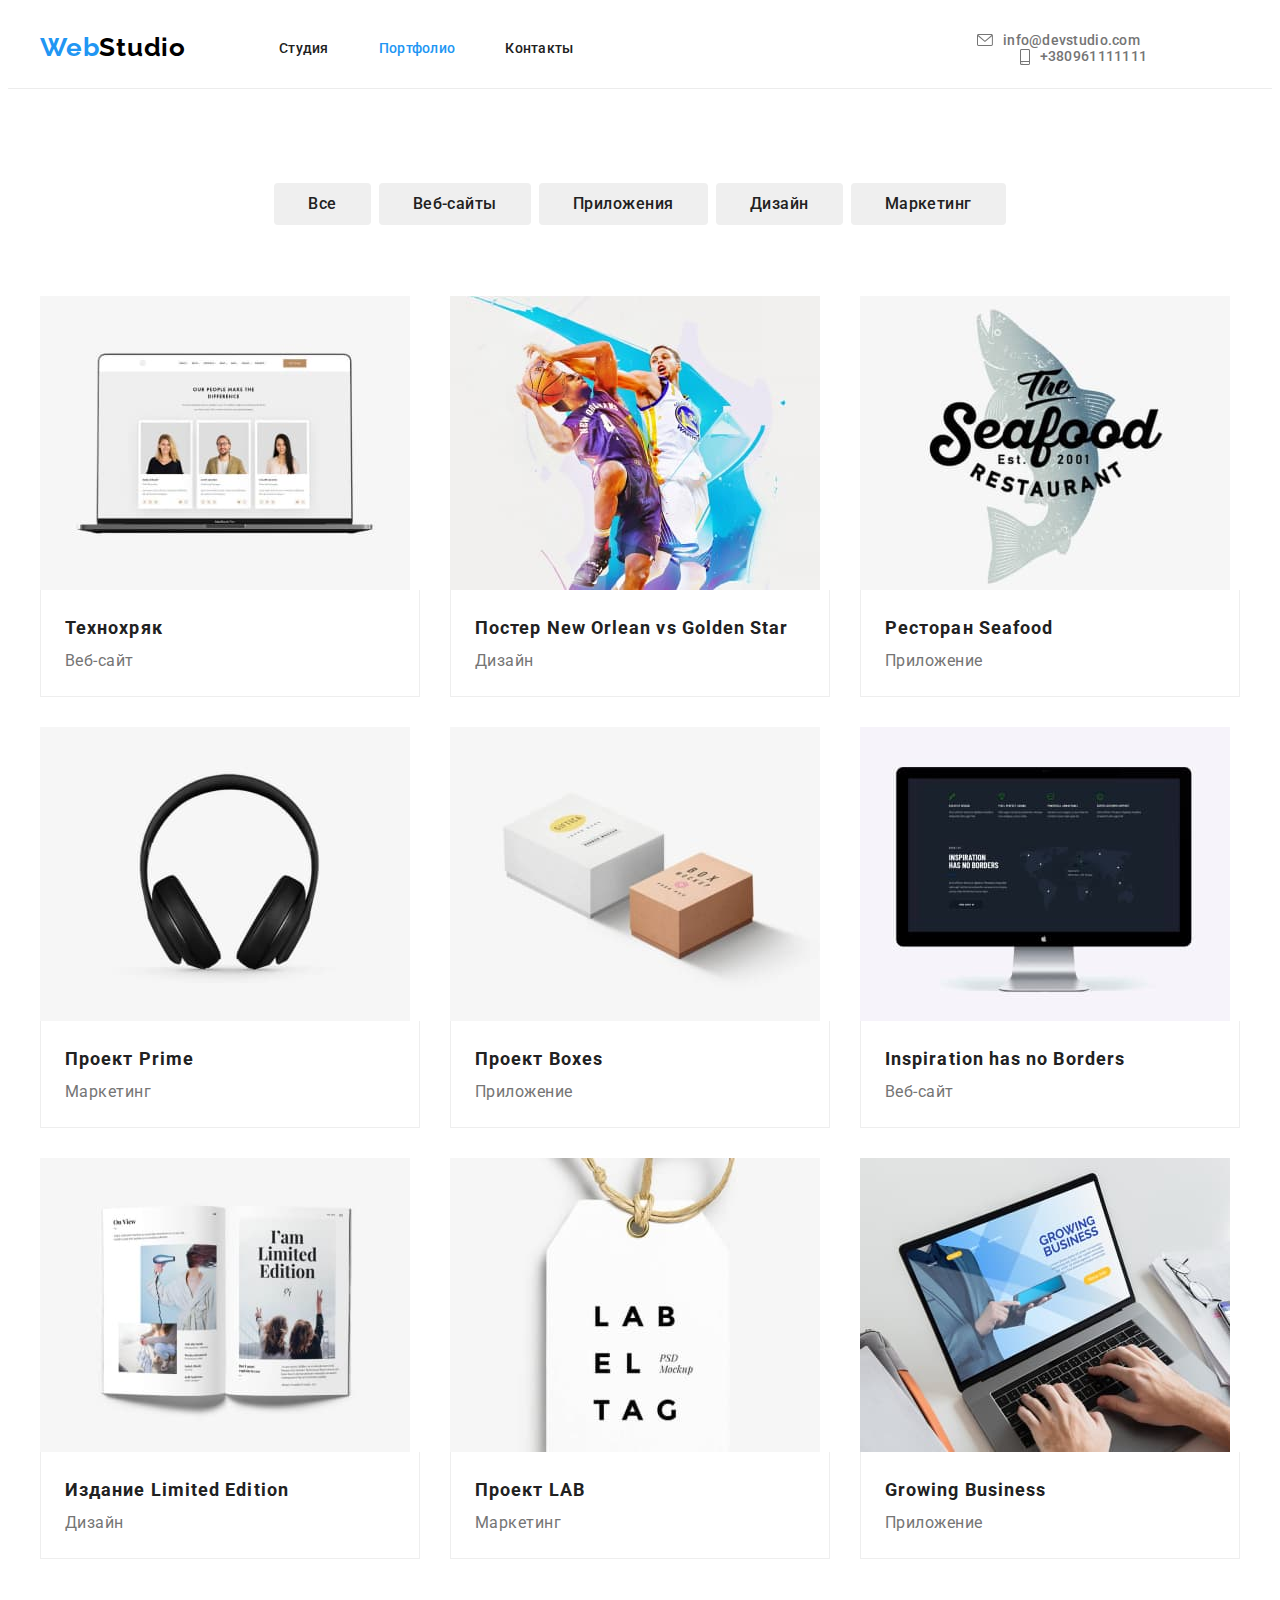
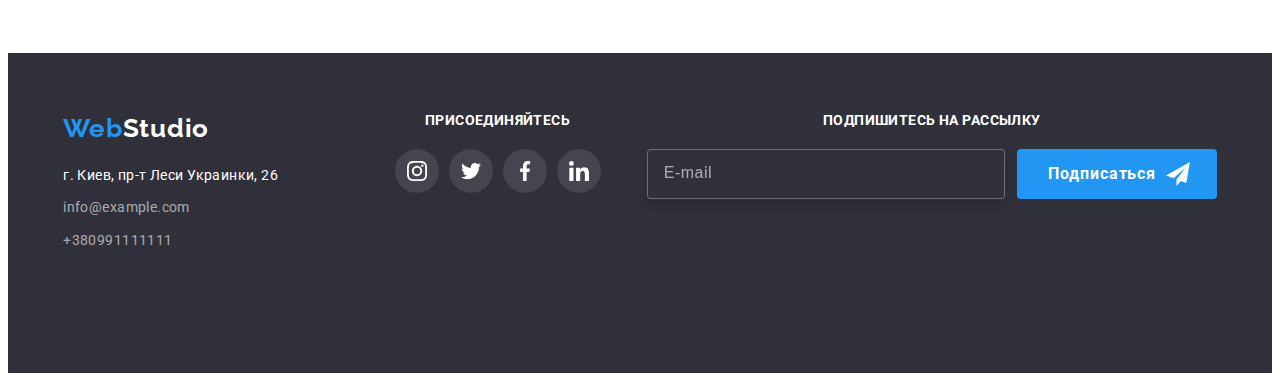
==== portfolio.html @ e8d67838 "Оформлення 8 ДЗ" ====
<!DOCTYPE html>
<html lang="ru">
  <head>
    <meta charset="UTF-8" />
    <meta name="viewport" content="width=device-width, initial-scale=1.0" />
    <meta http-equiv="X-UA-Compatible" content="IE=edge" />
    <meta name="viewport" content="width=device-width, initial-scale=1.0" />
    <title>Document</title>
    <link rel="preconnect" href="https://fonts.googleapis.com" />
    <link rel="preconnect" href="https://fonts.gstatic.com" crossorigin />
    <link
      href="https://fonts.googleapis.com/css2?family=Raleway:wght@700&family=Roboto:wght@400;500;700;900&display=swap"
      rel="stylesheet"
    />
    <link
      rel="stylesheet"
      href="https://cdnjs.cloudflare.com/ajax/libs/modern-normalize/1.1.0/modern-normalize.min.css"
      integrity="sha512-wpPYUAdjBVSE4KJnH1VR1HeZfpl1ub8YT/NKx4PuQ5NmX2tKuGu6U/JRp5y+Y8XG2tV+wKQpNHVUX03MfMFn9Q=="
      crossorigin="anonymous"
      referrerpolicy="no-referrer"
    />
    <link rel="stylesheet" href="./css/main.min.css" />
  </head>
  <body>
    <!-------------------Основная навигация---------------->
    <header class="header">
      <div class="container header__container">
        <nav class="header-navigation">
          <a href="/" class="header-logo"
            >Web<span class="studio-nav">Studio</span></a
          >
          <ul class="list header-list">
            <li class="header-list__item">
              <a class="link header-list__link" href="./index.html">Студия</a>
            </li>
            <li class="header-list__item">
              <a class="link header-list__link current" href="./portfolio.html"
                >Портфолио</a
              >
            </li>
            <li class="header-list__item">
              <a class="link header-list__link" href="">Контакты</a>
            </li>
          </ul>
        </nav>
        <ul class="list nav-list">
          <li class="nav-list__item">
            <a class="link nav-list__mail" href="tel:info@devstudio.com">
              <svg class="nav-list__icon" width="16" height="12">
                <use href="./images/icons.svg#icon-envelope"></use>
              </svg>
              info@devstudio.com
            </a>
          </li>
          <li class="nav-list__item">
            <a class="link nav-list__tel" href="mailto:+380961111111">
              <svg class="nav-list__icon" width="10" height="16">
                <use href="./images/icons.svg#icon-smartphone"></use>
              </svg>
              +380961111111</a
            >
          </li>
        </ul>
        <button type="button" class="menu-open__button">
          <svg class="menu__icon" width="40" height="40">
            <use href="./images/icons.svg#icon-menu"></use>
          </svg>
        </button>
      </div>
      <div class="mob-menu is-hidden">
        <div class="container">
          <div class="mob-menu-top">
            <button type="button" class="menu-close__button">
              <svg class="menu-close__icon" width="40" height="40">
                <use href="./images/icons.svg#icon-close"></use>
              </svg>
            </button>
            <ul class="list mob-menu-list">
              <li class="mob-menu__item">
                <a class="link mob-menu__link" href="./index.html">Студия</a>
              </li>
              <li class="mob-menu__item">
                <a class="link mob-menu__link" href="./portfolio.html"
                  >Портфолио</a
                >
              </li>
              <li class="mob-menu__item">
                <a class="link mob-menu__link" href="">Контакты</a>
              </li>
            </ul>
          </div>
          <div class="mob-menu-bottom">
            <ul class="list mob-menu-nav-list">
              <li class="mob-menu-nav__item">
                <a class="link mob-menu-nav__tel" href="mailto:+380961111111">
                  +380961111111</a
                >
              </li>
              <li class="mob-menu-nav__item">
                <a
                  class="link mob-menu-nav__mail"
                  href="tel:info@devstudio.com"
                >
                  info@devstudio.com
                </a>
              </li>
            </ul>
            <ul class="list mob-menu-social-list">
              <li class="mob-menu-social__item">
                <a href="" class="link mob-menu-social__link">Instagram</a>
              </li>
              <li class="mob-menu-social__item">
                <a href="" class="link mob-menu-social__link">Twitter</a>
              </li>
              <li class="mob-menu-social__item">
                <a href="" class="link mob-menu-social__link">Facebook</a>
              </li>
              <li class="mob-menu-social__item">
                <a href="" class="link mob-menu-social__link">LinkedIn</a>
              </li>
            </ul>
          </div>
        </div>
      </div>
    </header>
    <main>
      <!------------------------Портфолио---------------------->
      <section class="portfolio__filter">
        <div class="container portfolio__container">
          <h1 class="visually-hidden">Навигация по портфолио</h1>
          <ul class="filter__list list">
            <li class="filter__item">
              <button class="filter__btn button">Все</button>
            </li>
            <li class="filter__item">
              <button class="filter__btn button">Веб-сайты</button>
            </li>
            <li class="filter__item">
              <button class="filter__btn button">Приложения</button>
            </li>
            <li class="filter__item">
              <button class="filter__btn button">Дизайн</button>
            </li>
            <li class="filter__item">
              <button class="filter__btn button">Маркетинг</button>
            </li>
          </ul>

          <ul class="portfolio-list list">
            <li class="portfolio-list__item">
              <a class="portfolio-list__link">
                <div class="portfolio-list__wrap">
                  <picture>
                    <source
                      srcset="
                        ./images/img21.jpg              1x,
                        ./images/portfolio/img21_2x.jpg 2x
                      "
                      media="(min-width: 1200px)"
                    />
                    <source
                      srcset="
                        ./images/portfolio/img21_tab.jpg    1x,
                        ./images/portfolio/img21_tab_2x.jpg 2x
                      "
                      media="(min-width: 768px)"
                    />
                    <source
                      srcset="
                        ./images/portfolio/img21_mob.jpg    1x,
                        ./images/portfolio/img21_mob_2x.jpg 2x
                      "
                      media="(min-width: 320px)"
                    />
                    <img src="./images/img21.jpg" alt="екран ноутбука" />
                  </picture>
                  <p class="portfolio-list__top-text">
                    Технокряк это современная площадка распространения
                    коронавируса. Компании используют эту платформу для
                    цифрового шпионажа и атак на защищённые сервера конкурентов.
                  </p>
                </div>
                <div class="portfolio-list__description">
                  <h3 class="portfolio-list__text">Технохряк</h3>
                  <p class="portfolio-list__after-text">Веб-сайт</p>
                </div>
              </a>
            </li>
            <li class="portfolio-list__item">
              <a class="portfolio-list__link">
                <div class="portfolio-list__wrap">
                  <picture>
                    <source
                      srcset="
                        ./images/img22.jpg              1x,
                        ./images/portfolio/img22_2x.jpg 2x
                      "
                      media="(min-width: 1200px)"
                    />
                    <source
                      srcset="
                        ./images/portfolio/img22_tab.jpg    1x,
                        ./images/portfolio/img22_tab_2x.jpg 2x
                      "
                      media="(min-width: 768px)"
                    />
                    <source
                      srcset="
                        ./images/portfolio/img22_mob.jpg    1x,
                        ./images/portfolio/img22_mob_2x.jpg 2x
                      "
                      media="(min-width: 320px)"
                    />
                    <img
                      src="./images/img22.jpg"
                      alt="два парня играют в баскетбол"
                    />
                  </picture>
                  <p class="portfolio-list__top-text">
                    Технокряк это современная площадка распространения
                    коронавируса. Компании используют эту платформу для
                    цифрового шпионажа и атак на защищённые сервера конкурентов.
                  </p>
                </div>
                <div class="portfolio-list__description">
                  <h3 class="portfolio-list__text">
                    Постер New Orlean vs Golden Star
                  </h3>
                  <p class="portfolio-list__after-text">Дизайн</p>
                </div>
              </a>
            </li>
            <li class="portfolio-list__item">
              <a class="portfolio-list__link">
                <div class="portfolio-list__wrap">
                  <picture>
                    <source
                      srcset="
                        ./images/img23.jpg              1x,
                        ./images/portfolio/img23_2x.jpg 2x
                      "
                      media="(min-width: 1200px)"
                    />
                    <source
                      srcset="
                        ./images/portfolio/img23_tab.jpg    1x,
                        ./images/portfolio/img23_tab_2x.jpg 2x
                      "
                      media="(min-width: 768px)"
                    />
                    <source
                      srcset="
                        ./images/portfolio/img23_mob.jpg    1x,
                        ./images/portfolio/img23_mob_2x.jpg 2x
                      "
                      media="(min-width: 320px)"
                    />
                    <img
                      src="./images/img23.jpg"
                      alt="постер ресторана с рыбой"
                      width="370"
                    />
                  </picture>
                  <p class="portfolio-list__top-text">
                    Технокряк это современная площадка распространения
                    коронавируса. Компании используют эту платформу для
                    цифрового шпионажа и атак на защищённые сервера конкурентов.
                  </p>
                </div>
                <div class="portfolio-list__description">
                  <h3 class="portfolio-list__text">Ресторан Seafood</h3>
                  <p class="portfolio-list__after-text">Приложение</p>
                </div>
              </a>
            </li>
            <li class="portfolio-list__item">
              <a class="portfolio-list__link">
                <div class="portfolio-list__wrap">
                  <picture>
                    <source
                      srcset="
                        ./images/img24.jpg              1x,
                        ./images/portfolio/img24_2x.jpg 2x
                      "
                      media="(min-width: 1200px)"
                    />
                    <source
                      srcset="
                        ./images/portfolio/img24_tab.jpg    1x,
                        ./images/portfolio/img24_tab_2x.jpg 2x
                      "
                      media="(min-width: 768px)"
                    />
                    <source
                      srcset="
                        ./images/portfolio/img24_mob.jpg    1x,
                        ./images/portfolio/img24_mob_2x.jpg 2x
                      "
                      media="(min-width: 320px)"
                    />
                    <img src="./images/img24.jpg" alt="наушники" />
                  </picture>
                  <p class="portfolio-list__top-text">
                    Технокряк это современная площадка распространения
                    коронавируса. Компании используют эту платформу для
                    цифрового шпионажа и атак на защищённые сервера конкурентов.
                  </p>
                </div>
                <div class="portfolio-list__description">
                  <h3 class="portfolio-list__text">Проект Prime</h3>
                  <p class="portfolio-list__after-text">Маркетинг</p>
                </div>
              </a>
            </li>
            <li class="portfolio-list__item">
              <a class="portfolio-list__link">
                <div class="portfolio-list__wrap">
                  <picture>
                    <source
                      srcset="
                        ./images/img25.jpg              1x,
                        ./images/portfolio/img25_2x.jpg 2x
                      "
                      media="(min-width: 1200px)"
                    />
                    <source
                      srcset="
                        ./images/portfolio/img25_tab.jpg    1x,
                        ./images/portfolio/img25_tab_2x.jpg 2x
                      "
                      media="(min-width: 768px)"
                    />
                    <source
                      srcset="
                        ./images/portfolio/img25_mob.jpg    1x,
                        ./images/portfolio/img25_mob_2x.jpg 2x
                      "
                      media="(min-width: 320px)"
                    />
                    <img src="./images/img25.jpg" alt="две коробки" />
                  </picture>
                  <p class="portfolio-list__top-text">
                    Технокряк это современная площадка распространения
                    коронавируса. Компании используют эту платформу для
                    цифрового шпионажа и атак на защищённые сервера конкурентов.
                  </p>
                </div>
                <div class="portfolio-list__description">
                  <h3 class="portfolio-list__text">Проект Boxes</h3>
                  <p class="portfolio-list__after-text">Приложение</p>
                </div>
              </a>
            </li>
            <li class="portfolio-list__item">
              <a class="portfolio-list__link">
                <div class="portfolio-list__wrap">
                  <picture>
                    <source
                      srcset="
                        ./images/img26.jpg              1x,
                        ./images/portfolio/img26_2x.jpg 2x
                      "
                      media="(min-width: 1200px)"
                    />
                    <source
                      srcset="
                        ./images/portfolio/img26_tab.jpg    1x,
                        ./images/portfolio/img26_tab_2x.jpg 2x
                      "
                      media="(min-width: 768px)"
                    />
                    <source
                      srcset="
                        ./images/portfolio/img26_mob.jpg    1x,
                        ./images/portfolio/img26_mob_2x.jpg 2x
                      "
                      media="(min-width: 320px)"
                    />
                    <img src="./images/img26.jpg" alt="монитор" />
                  </picture>
                  <p class="portfolio-list__top-text">
                    Технокряк это современная площадка распространения
                    коронавируса. Компании используют эту платформу для
                    цифрового шпионажа и атак на защищённые сервера конкурентов.
                  </p>
                </div>
                <div class="portfolio-list__description">
                  <h3 class="portfolio-list__text">
                    Inspiration has no Borders
                  </h3>
                  <p class="portfolio-list__after-text">Веб-сайт</p>
                </div>
              </a>
            </li>
            <li class="portfolio-list__item">
              <a class="portfolio-list__link">
                <div class="portfolio-list__wrap">
                  <picture>
                    <source
                      srcset="
                        ./images/img27.jpg              1x,
                        ./images/portfolio/img27_2x.jpg 2x
                      "
                      media="(min-width: 1200px)"
                    />
                    <source
                      srcset="
                        ./images/portfolio/img27_tab.jpg    1x,
                        ./images/portfolio/img27_tab_2x.jpg 2x
                      "
                      media="(min-width: 768px)"
                    />
                    <source
                      srcset="
                        ./images/portfolio/img27_mob.jpg    1x,
                        ./images/portfolio/img27_mob_2x.jpg 2x
                      "
                      media="(min-width: 320px)"
                    />
                    <img
                      src="./images/img27.jpg"
                      alt="открытая страница журнала"
                      width="370"
                    />
                  </picture>
                  <p class="portfolio-list__top-text">
                    Технокряк это современная площадка распространения
                    коронавируса. Компании используют эту платформу для
                    цифрового шпионажа и атак на защищённые сервера конкурентов.
                  </p>
                </div>
                <div class="portfolio-list__description">
                  <h3 class="portfolio-list__text">Издание Limited Edition</h3>
                  <p class="portfolio-list__after-text">Дизайн</p>
                </div>
              </a>
            </li>
            <li class="portfolio-list__item">
              <a class="portfolio-list__link">
                <div class="portfolio-list__wrap">
                  <picture>
                    <source
                      srcset="
                        ./images/img28.jpg              1x,
                        ./images/portfolio/img28_2x.jpg 2x
                      "
                      media="(min-width: 1200px)"
                    />
                    <source
                      srcset="
                        ./images/portfolio/img28_tab.jpg    1x,
                        ./images/portfolio/img28_tab_2x.jpg 2x
                      "
                      media="(min-width: 768px)"
                    />
                    <source
                      srcset="
                        ./images/portfolio/img28_mob.jpg    1x,
                        ./images/portfolio/img28_mob_2x.jpg 2x
                      "
                      media="(min-width: 320px)"
                    />
                    <img src="./images/img28.jpg" alt="подвеска на шнурке" />
                  </picture>
                  <p class="portfolio-list__top-text">
                    Технокряк это современная площадка распространения
                    коронавируса. Компании используют эту платформу для
                    цифрового шпионажа и атак на защищённые сервера конкурентов.
                  </p>
                </div>
                <div class="portfolio-list__description">
                  <h3 class="portfolio-list__text">Проект LAB</h3>
                  <p class="portfolio-list__after-text">Маркетинг</p>
                </div>
              </a>
            </li>
            <li class="portfolio-list__item">
              <a class="portfolio-list__link">
                <div class="portfolio-list__wrap">
                  <picture>
                    <source
                      srcset="
                        ./images/img29.jpg              1x,
                        ./images/portfolio/img29_2x.jpg 2x
                      "
                      media="(min-width: 1200px)"
                    />
                    <source
                      srcset="
                        ./images/portfolio/img29_tab.jpg    1x,
                        ./images/portfolio/img29_tab_2x.jpg 2x
                      "
                      media="(min-width: 768px)"
                    />
                    <source
                      srcset="
                        ./images/portfolio/img29_mob.jpg    1x,
                        ./images/portfolio/img29_mob_2x.jpg 2x
                      "
                      media="(min-width: 320px)"
                    />
                    <img
                      src="./images/img29.jpg"
                      alt="печатающие руки на
                  ноутбуке"
                    />
                  </picture>
                  <p class="portfolio-list__top-text">
                    Технокряк это современная площадка распространения
                    коронавируса. Компании используют эту платформу для
                    цифрового шпионажа и атак на защищённые сервера конкурентов.
                  </p>
                </div>
                <div class="portfolio-list__description">
                  <h3 class="portfolio-list__text">Growing Business</h3>
                  <p class="portfolio-list__after-text">Приложение</p>
                </div>
              </a>
            </li>
          </ul>
        </div>
      </section>
    </main>

    <!------------------------Адресс-------------------------->
    <footer class="footer">
      <div class="container footer__container">
        <div class="address-box">
          <a href="/" class="footer-logo"
            >Web<span class="footer-studio">Studio</span></a
          >
          <address class="footer-address">
            <ul class="footer-list list">
              <li class="footer-list__item">
                <a
                  class="footer-list__address-link link"
                  href="г.Киев,пртЛесиУкраинки,26"
                >
                  г. Киев, пр-т Леси Украинки, 26</a
                >
              </li>
              <li class="footer-list__item">
                <a class="footer-list__link link" href="info@example.com"
                  >info@example.com</a
                >
              </li>
              <li class="footer-list__item">
                <a class="footer-list__link link" href="+380991111111"
                  >+380991111111</a
                >
              </li>
            </ul>
          </address>
        </div>
        <div class="join-box">
          <h2 class="join-box__title">присоединяйтесь</h2>
          <ul class="join-box-list list">
            <li class="join-box__item">
              <a href="" class="join-box__link">
                <svg class="join-box__icon" width="20" height="20">
                  <use href="./images/icons.svg#icon-instagram"></use>
                </svg>
              </a>
            </li>
            <li class="join-box__item">
              <a href="" class="join-box__link">
                <svg class="join-box__icon" width="20" height="20">
                  <use href="./images/icons.svg#icon-twitter"></use>
                </svg>
              </a>
            </li>
            <li class="join-box__item">
              <a href="" class="join-box__link">
                <svg class="join-box__icon" width="20" height="20">
                  <use href="./images/icons.svg#icon-facebook"></use>
                </svg>
              </a>
            </li>
            <li class="join-box__item">
              <a href="" class="join-box__link">
                <svg class="join-box__icon" width="20" height="20">
                  <use href="./images/icons.svg#icon-linkedin"></use>
                </svg>
              </a>
            </li>
          </ul>
        </div>
        <div class="sign-box">
          <h2 class="sign-box__title">Подпишитесь на рассылку</h2>
          <form action="#" class="sign-box__form">
            <input
              type="email"
              name="user-email"
              class="sign-box__input"
              placeholder="E-mail"
            />
            <button type="submit" class="button sign-box__button">
              Подписаться
              <svg class="sign-box__icon" width="24" height="24">
                <use href="./images/icons.svg#icon-icon-send"></use>
              </svg>
            </button>
          </form>
        </div>
      </div>
    </footer>
  </body>
</html>
---- css/main.min.css ----
:root{--main-title-color: #ffffff;--second-title-color: #212121;--main-text-color: #757575;--second-text-color: #2196f3;--third-text-color: rgba(255, 255, 255, 0.6);--main-btn-color: #ffffff;--second-btn-color: #212121;--header-text-color: #212121;--header-logo-text-color: #2196f3;--second-logo-text-color: #000000;--third-logo-text-color: #ffffff;--accent-color: #2196f3;--background-btn-color: #f5f4fa;--background-color: #2f303a}p,h1,h2,h3,h4,h5,h6{margin:0}ul{margin:0;padding:0}button{cursor:pointer}img{display:block;max-width:100%;height:auto}body{font-family:"Roboto", sans-serif;color:var(--main-text-color)}.list{list-style:none}.link{text-decoration:none}.container{width:100%;padding-left:15px;padding-right:15px;margin:0 auto}@media screen and (min-width: 480px){.container{width:480px}}@media screen and (min-width: 768px){.container{width:768px}}@media screen and (min-width: 1200px){.container{width:1200px}}.header{background-color:#ffffff;border-bottom:1px solid #ececec}.header-list{display:none}@media screen and (min-width: 768px){.header-list{display:flex;align-items:center}}@media screen and (min-width: 1200px){.header-list{display:flex;align-items:center}}.nav-list{display:none}@media screen and (min-width: 768px){.nav-list{display:flex;flex-direction:column;margin-right:84px}}@media screen and (min-width: 1200px){.nav-list{display:flex;align-items:center;margin-left:auto;margin-right:50px}}.header__container{display:flex;align-items:center}.header-navigation{display:flex;align-items:center}.header-logo{padding-right:93px;padding-top:24px;padding-bottom:25px}.header-logo{font-family:Raleway;font-weight:700;font-size:26px;line-height:1.19;letter-spacing:0.03em;color:var(--header-logo-text-color);text-decoration:none}.header-logo:focus,.header-logo:hover{color:var(--accent-color)}.header-list__item:not(:last-child){padding-right:50px}.studio-nav{color:var(--second-logo-text-color)}.header-list__link{position:relative;font-weight:500;font-size:14px;line-height:1.14;letter-spacing:0.02em;color:var(--header-text-color);transition:color 250ms cubic-bezier(0.4, 0, 0.2, 1)}.header-list__link:hover,.header-list__link:focus{color:var(--accent-color)}.header-list__link.current::after{content:"";position:absolute;left:0;bottom:0;margin-bottom:-32px;display:block;width:100%;height:4px;background-color:var(--accent-color);border-radius:2px;opacity:0;transition:opacity 250ms cubic-bezier(0.4, 0, 0.2, 1)}.header-list__link.current:hover::after{opacity:1}.current{color:var(--accent-color)}.current::after{color:var(--accent-color)}.nav-list__icon{fill:currentColor;margin-right:10px}.nav-list__mail{display:flex;align-items:center;padding-right:50px;font-weight:500;font-size:14px;line-height:1.33;letter-spacing:0.02em;color:var(--main-text-color);transition:color 250ms cubic-bezier(0.4, 0, 0.2, 1)}.nav-list__mail:hover,.nav-list__mail:focus{color:var(--accent-color)}.nav-list__tel{display:flex;align-items:center;font-weight:500;font-size:14px;line-height:1.14;letter-spacing:0.02em;color:var(--main-text-color);transition:color 250ms cubic-bezier(0.4, 0, 0.2, 1)}.nav-list__tel:hover,.nav-list__tel:focus{color:var(--accent-color)}.mob-menu{position:fixed;background-color:#ffffff;box-shadow:0px 4px 8px rgba(0,0,0,0.04),0px 2px 4px rgba(0,0,0,0.08),0px 1px 3px rgba(0,0,0,0.16);top:0;width:100vw;height:100vh;padding-top:21px;padding-bottom:48px;font-weight:500;font-size:40px;line-height:1.17;letter-spacing:0.02em;color:#212121}.mob-menu .container{height:100%;display:flex;flex-direction:column;justify-content:space-between}@media screen and (min-width: 768px){.mob-menu{display:none}}.menu-open__button{margin-left:auto;background-color:transparent;border:none;transition:fill 250ms cubic-bezier(0.4, 0, 0.2, 1)}.menu-open__button:hover,.menu-open__button:focus{fill:var(--accent-color)}@media screen and (min-width: 768px){.menu-open__button{display:none}}.menu-close__button{height:18.67px;display:block;margin-left:auto;margin-bottom:10px;background-color:transparent;border:none;transition:fill 250ms cubic-bezier(0.4, 0, 0.2, 1)}.menu-close__button:hover,.menu-close__button:focus{fill:var(--accent-color)}.mob-menu__item:not(:last-child){margin-bottom:32px}.mob-menu__link:active{color:var(--accent-color)}.mob-menu__link{color:currentColor;color:#212121}.mob-menu__link:hover{color:var(--accent-color)}.menu-close__icon{position:absolute;top:15px;right:15px}.mob-menu-nav__tel{font-weight:500;font-size:34px;line-height:1.17;letter-spacing:0.02em;color:var(--accent-color)}.mob-menu-nav__mail{font-weight:500;font-size:24px;line-height:1.17;letter-spacing:0.02em;color:var(--main-text-color)}.mob-menu-nav__item:not(:last-child){margin-bottom:32px}.mob-menu-social-list{display:flex}.mob-menu-social__link{font-weight:500;font-size:18px;line-height:1.22;letter-spacing:0.02em;color:var(--accent-color);border-right:1px solid rgba(33,33,33,0.2)}.hero{max-width:1600px;margin-left:auto;margin-right:auto;background-image:linear-gradient(to right, rgba(47,48,58,0.4), rgba(47,48,58,0.4)),url(../images/header/header_mob.jpg);background-repeat:no-repeat;background-position:center;background-size:cover;background-color:var(--background-color);padding-top:118px;padding-bottom:118px}@media (min-device-pixel-ratio: 2), (min-resolution: 192dpi), (min-resolution: 2dppx){.hero{background-image:linear-gradient(to right, rgba(47,48,58,0.4), rgba(47,48,58,0.4)),url(../images/header/header_mob_2x.jpg)}}@media screen and (min-width: 768px){.hero{background-image:linear-gradient(to right, rgba(47,48,58,0.4), rgba(47,48,58,0.4)),url(../images/header/header_tab.jpg)}}@media screen and (min-width: 768px) and (min-device-pixel-ratio: 2), screen and (min-width: 768px) and (min-resolution: 192dpi), screen and (min-width: 768px) and (min-resolution: 2dppx){.hero{background-image:linear-gradient(to right, rgba(47,48,58,0.4), rgba(47,48,58,0.4)),url(../images/header/header_tab_2x.jpg)}}@media screen and (min-width: 1200px){.hero{padding-top:200px;padding-bottom:200px;background-image:linear-gradient(to right, rgba(47,48,58,0.4), rgba(47,48,58,0.4)),url(../images/header/header.jpg)}}@media screen and (min-width: 1200px) and (min-device-pixel-ratio: 2), screen and (min-width: 1200px) and (min-resolution: 192dpi), screen and (min-width: 1200px) and (min-resolution: 2dppx){.hero{background-image:linear-gradient(to right, rgba(47,48,58,0.4), rgba(47,48,58,0.4)),url(../images/header/header_2x.jpg)}}.hero__title{font-weight:900;font-size:44px;line-height:1.36;text-align:center;letter-spacing:0.06em;text-transform:uppercase;color:var(--main-title-color);margin-bottom:30px;margin:0 auto;padding-bottom:30px}@media screen and (max-width: 1200px){.hero__title{font-size:26px;line-height:1.62}}.hero-back__container{max-width:1600px;margin-left:auto;margin-right:auto;text-align:center;letter-spacing:0.06em}.button{font-family:inherit;font-weight:700;font-size:16px;line-height:1.87;align-items:center;text-align:center;letter-spacing:0.06em;color:var(--main-btn-color);cursor:pointer;border-radius:4px solid var(--accent-color);border-color:transparent;padding-top:6px;padding-bottom:6px;padding-left:32px;padding-right:32px}.button:hover,.button:focus{color:var(--main-btn-color);background-color:var(--accent-color);box-shadow:0px 4px 4px rgba(0,0,0,0.15);border-radius:4px}.hero__button{color:var(--main-btn-color);background-color:var(--accent-color);border-radius:4px solid var(--accent-color)}.features{padding-top:60px;padding-bottom:60px}@media screen and (min-width: 1200px){.features{padding-top:94px;padding-bottom:94px}}.features__container{display:flex}.visually-hidden{position:absolute;overflow:hidden;clip:rect(0 0 0 0);height:1px;width:1px;margin:-1px;padding:0;border:0}.features-list{margin:0 auto}@media screen and (min-width: 768px){.features-list{display:flex;flex-wrap:wrap;margin-left:-30px}}@media screen and (min-width: 768px){.features-list__item{flex-basis:calc(100% / 2 - 30px);margin-left:30px}}@media screen and (min-width: 1200px){.features-list__item{flex-basis:calc(100% / 4 - 30px)}}.features-list__icon-box{height:120px;background-color:#f5f4fa;border-radius:4px;margin-bottom:30px;display:flex;align-items:center;justify-content:center}.features__title{font-weight:700;font-size:14px;line-height:1.14;letter-spacing:0.03em;text-transform:uppercase;color:var(--second-title-color);margin-bottom:10px}@media screen and (max-width: 480px){.features__title{justify-content:center;display:flex}}.features__after-title{display:flex;justify-content:center;height:75px;font-weight:400;font-size:14px;line-height:1.71;letter-spacing:0.03em;color:var(--main-text-color)}.about{padding-bottom:94px;padding-top:94px}@media screen and (max-width: 1199.5px){.about{display:none}}.about__title{font-weight:700;font-size:36px;line-height:1.17;text-align:center;letter-spacing:0.03em;color:var(--second-title-color);padding-bottom:50px}.about-list{display:flex}.about-list__item{display:block;max-width:100%;height:auto}.about-list__item:not(:last-child){margin-right:30px;max-width:370px}.about-list__box{position:relative}.about-list__text{position:absolute;font-weight:700;font-size:14px;line-height:1.14;text-align:center;letter-spacing:0.03em;text-transform:uppercase;color:var(--main-title-color);bottom:0;left:0;display:flex;align-items:center;justify-content:center;background:rgba(47,48,58,0.8);width:370px;height:70px}.team{background-color:#f5f4fa;padding-top:60px;padding-bottom:60px}@media screen and (min-width: 1200px){.team{padding-top:94px;padding-bottom:94px}}.team__title{font-weight:700;font-size:36px;line-height:1.17;text-align:center;letter-spacing:0.03em;color:var(--second-title-color);margin-bottom:50px}@media screen and (max-width: 1200px){.team__title{font-size:28px;line-height:1.18}}.team-list{justify-content:space-between;border-radius:0px 0px 4px 4px;margin-bottom:-30px}@media screen and (min-width: 768px){.team-list{display:flex;flex-wrap:wrap;margin-left:-30px}}.team-list__item{background-color:white;box-shadow:0px 1px 3px rgba(0,0,0,0.12),0px 1px 1px rgba(0,0,0,0.14),0px 2px 1px rgba(0,0,0,0.2);border-radius:0px 0px 4px 4px;margin-bottom:30px}@media screen and (min-width: 768px){.team-list__item{flex-basis:calc(100% / 2 - 30px);margin-left:30px}}@media screen and (min-width: 1200px){.team-list__item{flex-basis:calc(100% / 4 - 30px)}}.team-list__title{font-weight:500;font-size:16px;line-height:1.19;text-align:center;letter-spacing:0.03em;color:var(--second-title-color);padding-top:30px;padding-bottom:10px}.team-list__after-title{font-weight:400;font-size:16px;line-height:1.19;text-align:center;letter-spacing:0.03em;color:var(--main-text-color);margin-bottom:16px}.team-list__social-list{display:flex;justify-content:center;padding-bottom:30px}.social-list__item{height:44px;width:44px}.social-list__item+.social-list__item{margin-left:10px}.social-list__link{height:100%;width:100%;border-radius:50%;display:flex;align-items:center;justify-content:center;color:#afb1b8;transition:color 250ms cubic-bezier(0.4, 0, 0.2, 1),background-color 250ms cubic-bezier(0.4, 0, 0.2, 1)}.social-list__link:hover,.social-list__link:focus{background-color:var(--accent-color);color:var(--main-btn-color)}.social-list__icon{fill:currentColor}.clients{padding-top:60px;padding-bottom:60px}@media screen and (min-width: 1200px){.clients{padding-top:94px;padding-bottom:94px}}.clients__title{font-weight:700;font-size:36px;line-height:1.17;text-align:center;letter-spacing:0.03em;color:var(--second-title-color);margin-bottom:50px}@media screen and (max-width: 1200px){.clients__title{font-size:22px;line-height:1.18}}@media screen and (min-width: 320px){.clients-list{display:flex;flex-wrap:wrap;align-items:center;margin-left:-30px;margin-bottom:-30px}}@media screen and (min-width: 768px){.clients-list{display:flex;flex-wrap:wrap;align-items:center;margin-left:-30px}}@media screen and (min-width: 1200px){.clients-list{display:flex;align-items:center;justify-content:space-between;margin-left:-30px}}.clients-list__link{display:flex;height:92px;align-items:center;justify-content:center;box-sizing:border-box;border:1px solid #afb1b8;border-radius:4px;transition:border-color 250ms cubic-bezier(0.4, 0, 0.2, 1),fill 250ms cubic-bezier(0.4, 0, 0.2, 1)}.clients-list__link:hover{border-color:var(--accent-color)}@media screen and (min-width: 1200px){.clients-list__link{width:170px}}@media screen and (min-width: 320px){.clients-list__item{flex-basis:calc(100% / 2 - 30px);margin-left:30px;margin-bottom:30px}}@media screen and (min-width: 768px){.clients-list__item{flex-basis:calc(100% / 3 - 30px);margin-left:30px;margin-bottom:30px}}@media screen and (min-width: 1200px){.clients-list__item{flex-basis:calc(100% / 6 - 30px);margin-left:30px}}.clients-list__icon{fill:#afb1b8}.clients-list__link:hover .clients-list__icon{fill:var(--accent-color)}.footer{background-color:var(--background-color);padding-top:60px;padding-bottom:60px}.footer__container{display:flex;flex-direction:row;flex-wrap:wrap;justify-content:space-around;align-items:flex-start;text-align:center}.address-box{margin-right:70px;margin-bottom:60px;text-align:center}.footer-logo{display:flex;font-family:Raleway;font-weight:700;font-size:26px;line-height:1.19;letter-spacing:0.03em;color:var(--header-logo-text-color);text-decoration:none;margin-bottom:20px}.footer-logo:focus,.footer-logo:hover{color:var(--accent-color)}.footer-studio{color:var(--third-logo-text-color)}.footer-list__item:not(:last-child){margin-bottom:9px}.footer-list__address-link{display:flex;font-style:normal;font-weight:400;font-size:14px;line-height:1.71;letter-spacing:0.03em;color:var(--main-title-color);transition:color 250ms cubic-bezier(0.4, 0, 0.2, 1)}.footer-list__address-link:focus,.footer-list__address-link:hover{color:var(--accent-color)}.footer-list__link{display:flex;font-style:normal;font-weight:400;font-size:14px;line-height:1.71;letter-spacing:0.03em;color:var(--third-text-color);transition:color 250ms cubic-bezier(0.4, 0, 0.2, 1)}.footer-list__link:focus,.footer-list__link:hover{color:var(--accent-color)}.sign-box__title{font-weight:700;font-size:14px;line-height:1.14;letter-spacing:0.03em;text-transform:uppercase;color:var(--main-title-color);margin-bottom:20px}.sign-box__button{display:flex;width:200px;height:50px;background:var(--accent-color);border-radius:4px;padding-left:29px;padding-right:13px;margin-left:auto;margin-right:auto}.sign-box__button:hover,.sign-box__button:focus{box-shadow:0px 4px 4px rgba(0,0,0,0.15)}.sign-box__input{width:100%;height:50px;background:#2f303a;padding:15px 16px;margin-right:12px;margin-bottom:20px;color:rgba(255,255,255,0.3);border:1px solid rgba(255,255,255,0.3);box-sizing:border-box;filter:drop-shadow(0px 4px 4px rgba(0,0,0,0.15));border-radius:4px}.sign-box__input:focus{border-color:var(--accent-color)}@media screen and (min-width: 1200px){.sign-box__input{width:358px;margin-bottom:0}}.sign-box__form{display:flex;align-items:center;flex-wrap:wrap;align-items:center}.sign-box__input::placeholder{font-weight:400;font-size:16px;line-height:1.25;display:flex;align-items:center;letter-spacing:0.03em;color:rgba(255,255,255,0.6)}.sign-box__icon{margin-left:10px}.backdrop{position:fixed;top:0;left:0;width:100vw;height:100vh;background-color:rgba(0,0,0,0.2);transition:opacity 250ms, visibility 250ms}.modal{position:absolute;top:50%;left:50%;transform:translate(-50%, -50%);transition:transform 250ms;width:528px;min-height:581px;background-color:#ffffff;border-radius:4px;padding-top:40px;padding-left:41px;padding-right:39px;padding-bottom:40px}.backdrop.is-hidden .modal{transform:scale(1.5);transition:transform 250ms}.modal-close__button{width:30px;height:30px;background-color:transparent;border:1px solid rgba(0,0,0,0.1);border-radius:50%;position:absolute;top:8px;right:8px;display:flex;align-items:center;justify-content:center;transition:fill 250ms cubic-bezier(0.4, 0, 0.2, 1);transition:border-color 250ms cubic-bezier(0.4, 0, 0.2, 1)}.modal-close__button:focus,.modal-close__button:hover{border-color:var(--accent-color)}.modal-close__button:focus .modal-close__icon,.modal-close__button:hover .modal-close__icon{fill:var(--accent-color)}.is-hidden{visibility:hidden;opacity:0;pointer-events:none}.modal__title{font-weight:700;font-size:20px;line-height:1.15;text-align:center;letter-spacing:0.03em;color:var(--second-btn-color);text-align:center;margin-bottom:30px}.modal__input{width:100%;height:40px;border:1px solid rgba(33,33,33,0.2);border-radius:4px;box-sizing:border-box;color:var(--main-text-color);padding-left:42px;padding-bottom:12px;padding-top:12px;font-weight:400;font-size:12px;line-height:1.17;letter-spacing:0.01em;outline:none;transition:border-color 250ms cubic-bezier(0.4, 0, 0.2, 1)}.modal__input:focus{border-color:var(--accent-color)}.modal__input:focus+.modal__icon{fill:var(--accent-color)}.modal__field{display:flex;flex-direction:column;margin-bottom:10px}.modal__field:nth-child(4){margin-bottom:20px}.modal__field label{margin-bottom:4px;font-weight:400;font-size:12px;line-height:1.17;letter-spacing:0.01em;color:var(--main-text-color)}.modal-send__button{width:200px;height:50px;color:var(--main-btn-color);background:var(--accent-color);border-radius:4px;display:block;margin:0 auto;margin-top:30px}.modal-send__button:hover,.modal-send__button:focus{box-shadow:0px 4px 4px rgba(0,0,0,0.15)}.modal__input-wrap{position:relative}.modal__comment{padding:16px 12px;width:100%;height:120px;border:1px solid rgba(33,33,33,0.2);border-radius:4px;resize:none;outline:none}.modal__comment:focus{border-color:var(--accent-color)}.modal__comment::placeholder{font-weight:400;font-size:12px;line-height:1.17;letter-spacing:0.01em;color:rgba(117,117,117,0.5)}.modal__icon{position:absolute;left:12px;top:50%;transform:translateY(-50%);transition:fill 250ms cubic-bezier(0.4, 0, 0.2, 1)}.policy-box{display:flex;align-items:center;justify-content:center}.policy-box__text{font-weight:400;font-size:14px;line-height:1.71;letter-spacing:0.03em;color:var(--main-text-color);display:flex;align-items:center;justify-content:center}.policy-box__item{width:16px;height:15px;border:2px solid #000000;border-radius:2px;margin-right:7px;display:flex;align-items:center;justify-content:center}.policy-box__link{color:var(--accent-color);text-decoration:underline}.policy-box__check:checked+.policy-box__text .policy-box__item{background-color:var(--accent-color);border:none}.join-box{margin-bottom:60px}.join-box__title{color:var(--main-title-color);font-weight:700;font-size:14px;line-height:1.14;letter-spacing:0.03em;text-transform:uppercase;margin-bottom:20px}.join-box__link{height:100%;width:100%;background-color:rgba(255,255,255,0.1);border-radius:50%;display:flex;align-items:center;justify-content:center;transition:background-color 250ms cubic-bezier(0.4, 0, 0.2, 1)}.join-box__link:hover,.join-box__link:focus{background-color:var(--accent-color)}.join-box__item{height:44px;width:44px}.join-box-list{display:flex;justify-content:space-between;border-radius:0px 0px 4px 4px}.join-box__item+.join-box__item{margin-left:10px}.join-box__icon{fill:var(--main-btn-color)}.portfolio__filter{padding-top:60px;padding-bottom:60px}@media screen and (min-width: 1200px){.portfolio__filter{padding-top:94px;padding-bottom:94px}}@media screen and (max-width: 768px){.filter__list{display:flex;flex-wrap:wrap;margin-left:-8px;justify-content:start;margin-bottom:40px}}@media screen and (min-width: 768px){.filter__list{display:flex;justify-content:center;margin-bottom:56px}}.filter__item:nth-child(-n+3){margin-bottom:15px}.filter__item:not(:last-child){margin-right:8px}.filter__item:hover{display:flex;border-radius:4px;box-shadow:0px 3px 1px rgba(0,0,0,0.1),0px 1px 2px rgba(0,0,0,0.08),0px 2px 2px rgba(0,0,0,0.12);border-style:none}.filter__btn{font-family:inherit;font-weight:500;font-size:16px;line-height:1.62;text-align:center;border-radius:4px;letter-spacing:0.03em;color:var(--second-btn-color);cursor:pointer;transition:background-color 250ms cubic-bezier(0.4, 0, 0.2, 1)}.filter__btn:focus,.filter__btn:hover{background-color:var(--accent-color)}.portfolio-list__link:hover{box-shadow:0px 1px 1px rgba(0,0,0,0.12),0px 4px 4px rgba(0,0,0,0.06),1px 4px 6px rgba(0,0,0,0.16);background:#ffffff;cursor:pointer}.portfolio-list__description{padding-top:20px;padding-right:24px;padding-bottom:20px;padding-left:24px;border-bottom:1px solid #eeeeee;border-right:1px solid #eeeeee;border-left:1px solid #eeeeee;box-sizing:border-box}@media screen and (min-width: 768px) and (max-width: 1199.5px){.portfolio-list__description{flex-grow:1}}.portfolio-list__text{font-family:inherit;font-weight:700;font-size:18px;line-height:2;letter-spacing:0.06em;color:var(--second-title-color);text-decoration:none}.portfolio-list__after-text{font-family:inherit;font-weight:normal;font-size:16px;line-height:1.87;letter-spacing:0.03em;color:var(--main-text-color)}.portfolio-list{margin-bottom:-30px}@media screen and (min-width: 768px){.portfolio-list{display:flex;flex-wrap:wrap;margin-left:-30px}}.portfolio-list__item{margin-bottom:30px}@media screen and (min-width: 768px){.portfolio-list__item{flex-basis:calc(100% / 2 - 30px);margin-left:30px;margin-right:0;margin-bottom:30px}}@media screen and (min-width: 1200px){.portfolio-list__item{flex-basis:calc((100% - 3 * 30px) / 3);margin-left:30px;margin-right:0;margin-bottom:30px}}.portfolio-list__link:hover .portfolio-list__top-text{transform:translateY(0)}.portfolio-list__link{display:block;transition:transform 250ms cubic-bezier(0.4, 0, 0.2, 1)}@media screen and (min-width: 768px) and (max-width: 1199.5px){.portfolio-list__link{display:flex;flex-direction:column;height:100%}}.portfolio-list__wrap{position:relative;overflow:hidden}.portfolio-list__link:nth-child(3n+1){margin-left:0px}.portfolio-list__top-text{position:absolute;top:0;left:0;background-color:rgba(33,150,243,0.9);padding:63px 24px 63px 24px;font-weight:400;font-size:18px;line-height:1.56;letter-spacing:0.03em;color:#ffffff;height:100%;transform:translateY(101%);transition:transform 250ms cubic-bezier(0.4, 0, 0.2, 1)}
/*# sourceMappingURL=main.min.css.map */
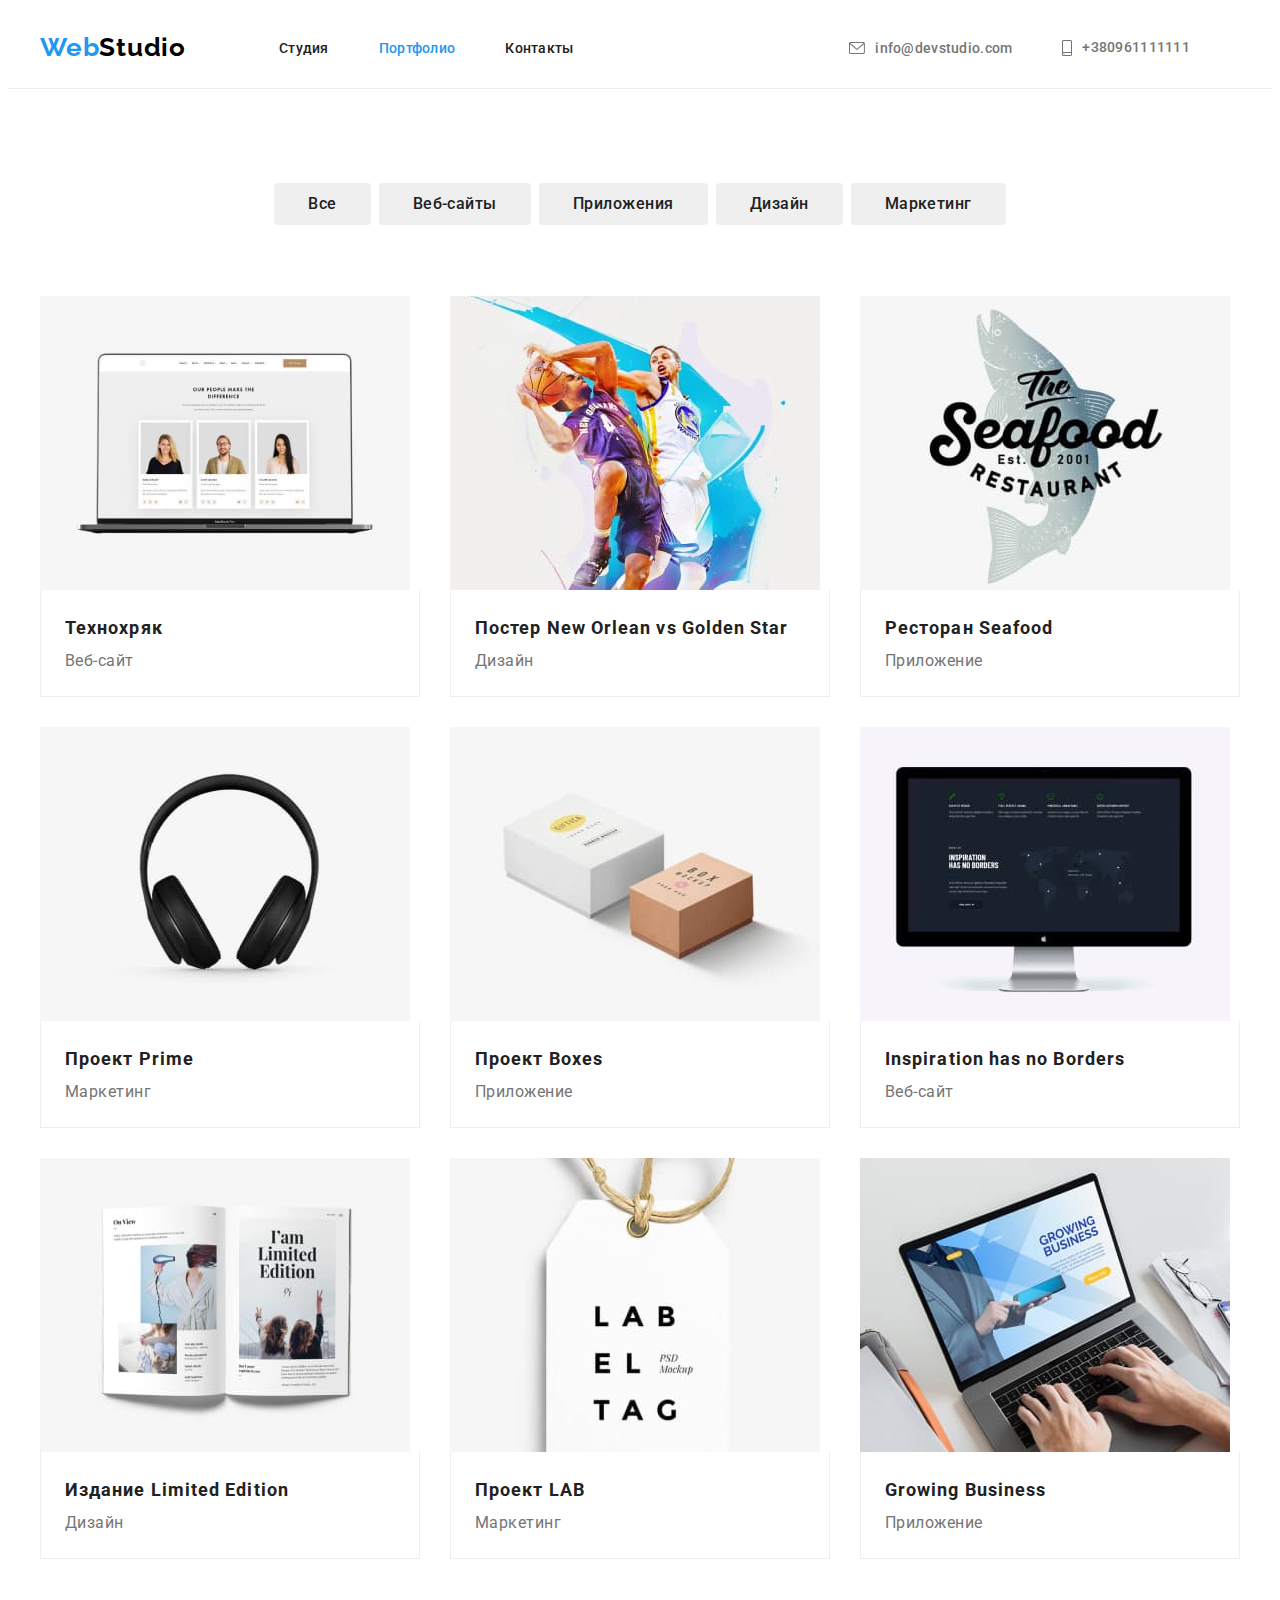
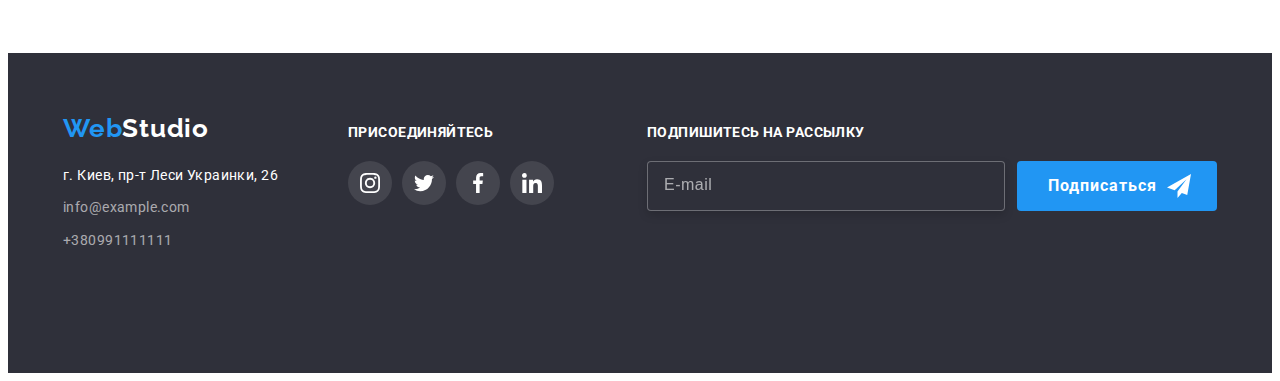
==== commit c6df42db: "Доповнення оформлення" ====
--- a/portfolio.html
+++ b/portfolio.html
@@ -604,5 +604,6 @@
         </div>
       </div>
     </footer>
+    <script src="./js/menu.js"></script>
   </body>
 </html>
--- a/css/main.min.css
+++ b/css/main.min.css
@@ -1,2 +1,2 @@
-:root{--main-title-color: #ffffff;--second-title-color: #212121;--main-text-color: #757575;--second-text-color: #2196f3;--third-text-color: rgba(255, 255, 255, 0.6);--main-btn-color: #ffffff;--second-btn-color: #212121;--header-text-color: #212121;--header-logo-text-color: #2196f3;--second-logo-text-color: #000000;--third-logo-text-color: #ffffff;--accent-color: #2196f3;--background-btn-color: #f5f4fa;--background-color: #2f303a}p,h1,h2,h3,h4,h5,h6{margin:0}ul{margin:0;padding:0}button{cursor:pointer}img{display:block;max-width:100%;height:auto}body{font-family:"Roboto", sans-serif;color:var(--main-text-color)}.list{list-style:none}.link{text-decoration:none}.container{width:100%;padding-left:15px;padding-right:15px;margin:0 auto}@media screen and (min-width: 480px){.container{width:480px}}@media screen and (min-width: 768px){.container{width:768px}}@media screen and (min-width: 1200px){.container{width:1200px}}.header{background-color:#ffffff;border-bottom:1px solid #ececec}.header-list{display:none}@media screen and (min-width: 768px){.header-list{display:flex;align-items:center}}@media screen and (min-width: 1200px){.header-list{display:flex;align-items:center}}.nav-list{display:none}@media screen and (min-width: 768px){.nav-list{display:flex;flex-direction:column;margin-right:84px}}@media screen and (min-width: 1200px){.nav-list{display:flex;align-items:center;margin-left:auto;margin-right:50px}}.header__container{display:flex;align-items:center}.header-navigation{display:flex;align-items:center}.header-logo{padding-right:93px;padding-top:24px;padding-bottom:25px}.header-logo{font-family:Raleway;font-weight:700;font-size:26px;line-height:1.19;letter-spacing:0.03em;color:var(--header-logo-text-color);text-decoration:none}.header-logo:focus,.header-logo:hover{color:var(--accent-color)}.header-list__item:not(:last-child){padding-right:50px}.studio-nav{color:var(--second-logo-text-color)}.header-list__link{position:relative;font-weight:500;font-size:14px;line-height:1.14;letter-spacing:0.02em;color:var(--header-text-color);transition:color 250ms cubic-bezier(0.4, 0, 0.2, 1)}.header-list__link:hover,.header-list__link:focus{color:var(--accent-color)}.header-list__link.current::after{content:"";position:absolute;left:0;bottom:0;margin-bottom:-32px;display:block;width:100%;height:4px;background-color:var(--accent-color);border-radius:2px;opacity:0;transition:opacity 250ms cubic-bezier(0.4, 0, 0.2, 1)}.header-list__link.current:hover::after{opacity:1}.current{color:var(--accent-color)}.current::after{color:var(--accent-color)}.nav-list__icon{fill:currentColor;margin-right:10px}.nav-list__mail{display:flex;align-items:center;padding-right:50px;font-weight:500;font-size:14px;line-height:1.33;letter-spacing:0.02em;color:var(--main-text-color);transition:color 250ms cubic-bezier(0.4, 0, 0.2, 1)}.nav-list__mail:hover,.nav-list__mail:focus{color:var(--accent-color)}.nav-list__tel{display:flex;align-items:center;font-weight:500;font-size:14px;line-height:1.14;letter-spacing:0.02em;color:var(--main-text-color);transition:color 250ms cubic-bezier(0.4, 0, 0.2, 1)}.nav-list__tel:hover,.nav-list__tel:focus{color:var(--accent-color)}.mob-menu{position:fixed;background-color:#ffffff;box-shadow:0px 4px 8px rgba(0,0,0,0.04),0px 2px 4px rgba(0,0,0,0.08),0px 1px 3px rgba(0,0,0,0.16);top:0;width:100vw;height:100vh;padding-top:21px;padding-bottom:48px;font-weight:500;font-size:40px;line-height:1.17;letter-spacing:0.02em;color:#212121}.mob-menu .container{height:100%;display:flex;flex-direction:column;justify-content:space-between}@media screen and (min-width: 768px){.mob-menu{display:none}}.menu-open__button{margin-left:auto;background-color:transparent;border:none;transition:fill 250ms cubic-bezier(0.4, 0, 0.2, 1)}.menu-open__button:hover,.menu-open__button:focus{fill:var(--accent-color)}@media screen and (min-width: 768px){.menu-open__button{display:none}}.menu-close__button{height:18.67px;display:block;margin-left:auto;margin-bottom:10px;background-color:transparent;border:none;transition:fill 250ms cubic-bezier(0.4, 0, 0.2, 1)}.menu-close__button:hover,.menu-close__button:focus{fill:var(--accent-color)}.mob-menu__item:not(:last-child){margin-bottom:32px}.mob-menu__link:active{color:var(--accent-color)}.mob-menu__link{color:currentColor;color:#212121}.mob-menu__link:hover{color:var(--accent-color)}.menu-close__icon{position:absolute;top:15px;right:15px}.mob-menu-nav__tel{font-weight:500;font-size:34px;line-height:1.17;letter-spacing:0.02em;color:var(--accent-color)}.mob-menu-nav__mail{font-weight:500;font-size:24px;line-height:1.17;letter-spacing:0.02em;color:var(--main-text-color)}.mob-menu-nav__item:not(:last-child){margin-bottom:32px}.mob-menu-social-list{display:flex}.mob-menu-social__link{font-weight:500;font-size:18px;line-height:1.22;letter-spacing:0.02em;color:var(--accent-color);border-right:1px solid rgba(33,33,33,0.2)}.hero{max-width:1600px;margin-left:auto;margin-right:auto;background-image:linear-gradient(to right, rgba(47,48,58,0.4), rgba(47,48,58,0.4)),url(../images/header/header_mob.jpg);background-repeat:no-repeat;background-position:center;background-size:cover;background-color:var(--background-color);padding-top:118px;padding-bottom:118px}@media (min-device-pixel-ratio: 2), (min-resolution: 192dpi), (min-resolution: 2dppx){.hero{background-image:linear-gradient(to right, rgba(47,48,58,0.4), rgba(47,48,58,0.4)),url(../images/header/header_mob_2x.jpg)}}@media screen and (min-width: 768px){.hero{background-image:linear-gradient(to right, rgba(47,48,58,0.4), rgba(47,48,58,0.4)),url(../images/header/header_tab.jpg)}}@media screen and (min-width: 768px) and (min-device-pixel-ratio: 2), screen and (min-width: 768px) and (min-resolution: 192dpi), screen and (min-width: 768px) and (min-resolution: 2dppx){.hero{background-image:linear-gradient(to right, rgba(47,48,58,0.4), rgba(47,48,58,0.4)),url(../images/header/header_tab_2x.jpg)}}@media screen and (min-width: 1200px){.hero{padding-top:200px;padding-bottom:200px;background-image:linear-gradient(to right, rgba(47,48,58,0.4), rgba(47,48,58,0.4)),url(../images/header/header.jpg)}}@media screen and (min-width: 1200px) and (min-device-pixel-ratio: 2), screen and (min-width: 1200px) and (min-resolution: 192dpi), screen and (min-width: 1200px) and (min-resolution: 2dppx){.hero{background-image:linear-gradient(to right, rgba(47,48,58,0.4), rgba(47,48,58,0.4)),url(../images/header/header_2x.jpg)}}.hero__title{font-weight:900;font-size:44px;line-height:1.36;text-align:center;letter-spacing:0.06em;text-transform:uppercase;color:var(--main-title-color);margin-bottom:30px;margin:0 auto;padding-bottom:30px}@media screen and (max-width: 1200px){.hero__title{font-size:26px;line-height:1.62}}.hero-back__container{max-width:1600px;margin-left:auto;margin-right:auto;text-align:center;letter-spacing:0.06em}.button{font-family:inherit;font-weight:700;font-size:16px;line-height:1.87;align-items:center;text-align:center;letter-spacing:0.06em;color:var(--main-btn-color);cursor:pointer;border-radius:4px solid var(--accent-color);border-color:transparent;padding-top:6px;padding-bottom:6px;padding-left:32px;padding-right:32px}.button:hover,.button:focus{color:var(--main-btn-color);background-color:var(--accent-color);box-shadow:0px 4px 4px rgba(0,0,0,0.15);border-radius:4px}.hero__button{color:var(--main-btn-color);background-color:var(--accent-color);border-radius:4px solid var(--accent-color)}.features{padding-top:60px;padding-bottom:60px}@media screen and (min-width: 1200px){.features{padding-top:94px;padding-bottom:94px}}.features__container{display:flex}.visually-hidden{position:absolute;overflow:hidden;clip:rect(0 0 0 0);height:1px;width:1px;margin:-1px;padding:0;border:0}.features-list{margin:0 auto}@media screen and (min-width: 768px){.features-list{display:flex;flex-wrap:wrap;margin-left:-30px}}@media screen and (min-width: 768px){.features-list__item{flex-basis:calc(100% / 2 - 30px);margin-left:30px}}@media screen and (min-width: 1200px){.features-list__item{flex-basis:calc(100% / 4 - 30px)}}.features-list__icon-box{height:120px;background-color:#f5f4fa;border-radius:4px;margin-bottom:30px;display:flex;align-items:center;justify-content:center}.features__title{font-weight:700;font-size:14px;line-height:1.14;letter-spacing:0.03em;text-transform:uppercase;color:var(--second-title-color);margin-bottom:10px}@media screen and (max-width: 480px){.features__title{justify-content:center;display:flex}}.features__after-title{display:flex;justify-content:center;height:75px;font-weight:400;font-size:14px;line-height:1.71;letter-spacing:0.03em;color:var(--main-text-color)}.about{padding-bottom:94px;padding-top:94px}@media screen and (max-width: 1199.5px){.about{display:none}}.about__title{font-weight:700;font-size:36px;line-height:1.17;text-align:center;letter-spacing:0.03em;color:var(--second-title-color);padding-bottom:50px}.about-list{display:flex}.about-list__item{display:block;max-width:100%;height:auto}.about-list__item:not(:last-child){margin-right:30px;max-width:370px}.about-list__box{position:relative}.about-list__text{position:absolute;font-weight:700;font-size:14px;line-height:1.14;text-align:center;letter-spacing:0.03em;text-transform:uppercase;color:var(--main-title-color);bottom:0;left:0;display:flex;align-items:center;justify-content:center;background:rgba(47,48,58,0.8);width:370px;height:70px}.team{background-color:#f5f4fa;padding-top:60px;padding-bottom:60px}@media screen and (min-width: 1200px){.team{padding-top:94px;padding-bottom:94px}}.team__title{font-weight:700;font-size:36px;line-height:1.17;text-align:center;letter-spacing:0.03em;color:var(--second-title-color);margin-bottom:50px}@media screen and (max-width: 1200px){.team__title{font-size:28px;line-height:1.18}}.team-list{justify-content:space-between;border-radius:0px 0px 4px 4px;margin-bottom:-30px}@media screen and (min-width: 768px){.team-list{display:flex;flex-wrap:wrap;margin-left:-30px}}.team-list__item{background-color:white;box-shadow:0px 1px 3px rgba(0,0,0,0.12),0px 1px 1px rgba(0,0,0,0.14),0px 2px 1px rgba(0,0,0,0.2);border-radius:0px 0px 4px 4px;margin-bottom:30px}@media screen and (min-width: 768px){.team-list__item{flex-basis:calc(100% / 2 - 30px);margin-left:30px}}@media screen and (min-width: 1200px){.team-list__item{flex-basis:calc(100% / 4 - 30px)}}.team-list__title{font-weight:500;font-size:16px;line-height:1.19;text-align:center;letter-spacing:0.03em;color:var(--second-title-color);padding-top:30px;padding-bottom:10px}.team-list__after-title{font-weight:400;font-size:16px;line-height:1.19;text-align:center;letter-spacing:0.03em;color:var(--main-text-color);margin-bottom:16px}.team-list__social-list{display:flex;justify-content:center;padding-bottom:30px}.social-list__item{height:44px;width:44px}.social-list__item+.social-list__item{margin-left:10px}.social-list__link{height:100%;width:100%;border-radius:50%;display:flex;align-items:center;justify-content:center;color:#afb1b8;transition:color 250ms cubic-bezier(0.4, 0, 0.2, 1),background-color 250ms cubic-bezier(0.4, 0, 0.2, 1)}.social-list__link:hover,.social-list__link:focus{background-color:var(--accent-color);color:var(--main-btn-color)}.social-list__icon{fill:currentColor}.clients{padding-top:60px;padding-bottom:60px}@media screen and (min-width: 1200px){.clients{padding-top:94px;padding-bottom:94px}}.clients__title{font-weight:700;font-size:36px;line-height:1.17;text-align:center;letter-spacing:0.03em;color:var(--second-title-color);margin-bottom:50px}@media screen and (max-width: 1200px){.clients__title{font-size:22px;line-height:1.18}}@media screen and (min-width: 320px){.clients-list{display:flex;flex-wrap:wrap;align-items:center;margin-left:-30px;margin-bottom:-30px}}@media screen and (min-width: 768px){.clients-list{display:flex;flex-wrap:wrap;align-items:center;margin-left:-30px}}@media screen and (min-width: 1200px){.clients-list{display:flex;align-items:center;justify-content:space-between;margin-left:-30px}}.clients-list__link{display:flex;height:92px;align-items:center;justify-content:center;box-sizing:border-box;border:1px solid #afb1b8;border-radius:4px;transition:border-color 250ms cubic-bezier(0.4, 0, 0.2, 1),fill 250ms cubic-bezier(0.4, 0, 0.2, 1)}.clients-list__link:hover{border-color:var(--accent-color)}@media screen and (min-width: 1200px){.clients-list__link{width:170px}}@media screen and (min-width: 320px){.clients-list__item{flex-basis:calc(100% / 2 - 30px);margin-left:30px;margin-bottom:30px}}@media screen and (min-width: 768px){.clients-list__item{flex-basis:calc(100% / 3 - 30px);margin-left:30px;margin-bottom:30px}}@media screen and (min-width: 1200px){.clients-list__item{flex-basis:calc(100% / 6 - 30px);margin-left:30px}}.clients-list__icon{fill:#afb1b8}.clients-list__link:hover .clients-list__icon{fill:var(--accent-color)}.footer{background-color:var(--background-color);padding-top:60px;padding-bottom:60px}.footer__container{display:flex;flex-direction:row;flex-wrap:wrap;justify-content:space-around;align-items:flex-start;text-align:center}.address-box{margin-right:70px;margin-bottom:60px;text-align:center}.footer-logo{display:flex;font-family:Raleway;font-weight:700;font-size:26px;line-height:1.19;letter-spacing:0.03em;color:var(--header-logo-text-color);text-decoration:none;margin-bottom:20px}.footer-logo:focus,.footer-logo:hover{color:var(--accent-color)}.footer-studio{color:var(--third-logo-text-color)}.footer-list__item:not(:last-child){margin-bottom:9px}.footer-list__address-link{display:flex;font-style:normal;font-weight:400;font-size:14px;line-height:1.71;letter-spacing:0.03em;color:var(--main-title-color);transition:color 250ms cubic-bezier(0.4, 0, 0.2, 1)}.footer-list__address-link:focus,.footer-list__address-link:hover{color:var(--accent-color)}.footer-list__link{display:flex;font-style:normal;font-weight:400;font-size:14px;line-height:1.71;letter-spacing:0.03em;color:var(--third-text-color);transition:color 250ms cubic-bezier(0.4, 0, 0.2, 1)}.footer-list__link:focus,.footer-list__link:hover{color:var(--accent-color)}.sign-box__title{font-weight:700;font-size:14px;line-height:1.14;letter-spacing:0.03em;text-transform:uppercase;color:var(--main-title-color);margin-bottom:20px}.sign-box__button{display:flex;width:200px;height:50px;background:var(--accent-color);border-radius:4px;padding-left:29px;padding-right:13px;margin-left:auto;margin-right:auto}.sign-box__button:hover,.sign-box__button:focus{box-shadow:0px 4px 4px rgba(0,0,0,0.15)}.sign-box__input{width:100%;height:50px;background:#2f303a;padding:15px 16px;margin-right:12px;margin-bottom:20px;color:rgba(255,255,255,0.3);border:1px solid rgba(255,255,255,0.3);box-sizing:border-box;filter:drop-shadow(0px 4px 4px rgba(0,0,0,0.15));border-radius:4px}.sign-box__input:focus{border-color:var(--accent-color)}@media screen and (min-width: 1200px){.sign-box__input{width:358px;margin-bottom:0}}.sign-box__form{display:flex;align-items:center;flex-wrap:wrap;align-items:center}.sign-box__input::placeholder{font-weight:400;font-size:16px;line-height:1.25;display:flex;align-items:center;letter-spacing:0.03em;color:rgba(255,255,255,0.6)}.sign-box__icon{margin-left:10px}.backdrop{position:fixed;top:0;left:0;width:100vw;height:100vh;background-color:rgba(0,0,0,0.2);transition:opacity 250ms, visibility 250ms}.modal{position:absolute;top:50%;left:50%;transform:translate(-50%, -50%);transition:transform 250ms;width:528px;min-height:581px;background-color:#ffffff;border-radius:4px;padding-top:40px;padding-left:41px;padding-right:39px;padding-bottom:40px}.backdrop.is-hidden .modal{transform:scale(1.5);transition:transform 250ms}.modal-close__button{width:30px;height:30px;background-color:transparent;border:1px solid rgba(0,0,0,0.1);border-radius:50%;position:absolute;top:8px;right:8px;display:flex;align-items:center;justify-content:center;transition:fill 250ms cubic-bezier(0.4, 0, 0.2, 1);transition:border-color 250ms cubic-bezier(0.4, 0, 0.2, 1)}.modal-close__button:focus,.modal-close__button:hover{border-color:var(--accent-color)}.modal-close__button:focus .modal-close__icon,.modal-close__button:hover .modal-close__icon{fill:var(--accent-color)}.is-hidden{visibility:hidden;opacity:0;pointer-events:none}.modal__title{font-weight:700;font-size:20px;line-height:1.15;text-align:center;letter-spacing:0.03em;color:var(--second-btn-color);text-align:center;margin-bottom:30px}.modal__input{width:100%;height:40px;border:1px solid rgba(33,33,33,0.2);border-radius:4px;box-sizing:border-box;color:var(--main-text-color);padding-left:42px;padding-bottom:12px;padding-top:12px;font-weight:400;font-size:12px;line-height:1.17;letter-spacing:0.01em;outline:none;transition:border-color 250ms cubic-bezier(0.4, 0, 0.2, 1)}.modal__input:focus{border-color:var(--accent-color)}.modal__input:focus+.modal__icon{fill:var(--accent-color)}.modal__field{display:flex;flex-direction:column;margin-bottom:10px}.modal__field:nth-child(4){margin-bottom:20px}.modal__field label{margin-bottom:4px;font-weight:400;font-size:12px;line-height:1.17;letter-spacing:0.01em;color:var(--main-text-color)}.modal-send__button{width:200px;height:50px;color:var(--main-btn-color);background:var(--accent-color);border-radius:4px;display:block;margin:0 auto;margin-top:30px}.modal-send__button:hover,.modal-send__button:focus{box-shadow:0px 4px 4px rgba(0,0,0,0.15)}.modal__input-wrap{position:relative}.modal__comment{padding:16px 12px;width:100%;height:120px;border:1px solid rgba(33,33,33,0.2);border-radius:4px;resize:none;outline:none}.modal__comment:focus{border-color:var(--accent-color)}.modal__comment::placeholder{font-weight:400;font-size:12px;line-height:1.17;letter-spacing:0.01em;color:rgba(117,117,117,0.5)}.modal__icon{position:absolute;left:12px;top:50%;transform:translateY(-50%);transition:fill 250ms cubic-bezier(0.4, 0, 0.2, 1)}.policy-box{display:flex;align-items:center;justify-content:center}.policy-box__text{font-weight:400;font-size:14px;line-height:1.71;letter-spacing:0.03em;color:var(--main-text-color);display:flex;align-items:center;justify-content:center}.policy-box__item{width:16px;height:15px;border:2px solid #000000;border-radius:2px;margin-right:7px;display:flex;align-items:center;justify-content:center}.policy-box__link{color:var(--accent-color);text-decoration:underline}.policy-box__check:checked+.policy-box__text .policy-box__item{background-color:var(--accent-color);border:none}.join-box{margin-bottom:60px}.join-box__title{color:var(--main-title-color);font-weight:700;font-size:14px;line-height:1.14;letter-spacing:0.03em;text-transform:uppercase;margin-bottom:20px}.join-box__link{height:100%;width:100%;background-color:rgba(255,255,255,0.1);border-radius:50%;display:flex;align-items:center;justify-content:center;transition:background-color 250ms cubic-bezier(0.4, 0, 0.2, 1)}.join-box__link:hover,.join-box__link:focus{background-color:var(--accent-color)}.join-box__item{height:44px;width:44px}.join-box-list{display:flex;justify-content:space-between;border-radius:0px 0px 4px 4px}.join-box__item+.join-box__item{margin-left:10px}.join-box__icon{fill:var(--main-btn-color)}.portfolio__filter{padding-top:60px;padding-bottom:60px}@media screen and (min-width: 1200px){.portfolio__filter{padding-top:94px;padding-bottom:94px}}@media screen and (max-width: 768px){.filter__list{display:flex;flex-wrap:wrap;margin-left:-8px;justify-content:start;margin-bottom:40px}}@media screen and (min-width: 768px){.filter__list{display:flex;justify-content:center;margin-bottom:56px}}.filter__item:nth-child(-n+3){margin-bottom:15px}.filter__item:not(:last-child){margin-right:8px}.filter__item:hover{display:flex;border-radius:4px;box-shadow:0px 3px 1px rgba(0,0,0,0.1),0px 1px 2px rgba(0,0,0,0.08),0px 2px 2px rgba(0,0,0,0.12);border-style:none}.filter__btn{font-family:inherit;font-weight:500;font-size:16px;line-height:1.62;text-align:center;border-radius:4px;letter-spacing:0.03em;color:var(--second-btn-color);cursor:pointer;transition:background-color 250ms cubic-bezier(0.4, 0, 0.2, 1)}.filter__btn:focus,.filter__btn:hover{background-color:var(--accent-color)}.portfolio-list__link:hover{box-shadow:0px 1px 1px rgba(0,0,0,0.12),0px 4px 4px rgba(0,0,0,0.06),1px 4px 6px rgba(0,0,0,0.16);background:#ffffff;cursor:pointer}.portfolio-list__description{padding-top:20px;padding-right:24px;padding-bottom:20px;padding-left:24px;border-bottom:1px solid #eeeeee;border-right:1px solid #eeeeee;border-left:1px solid #eeeeee;box-sizing:border-box}@media screen and (min-width: 768px) and (max-width: 1199.5px){.portfolio-list__description{flex-grow:1}}.portfolio-list__text{font-family:inherit;font-weight:700;font-size:18px;line-height:2;letter-spacing:0.06em;color:var(--second-title-color);text-decoration:none}.portfolio-list__after-text{font-family:inherit;font-weight:normal;font-size:16px;line-height:1.87;letter-spacing:0.03em;color:var(--main-text-color)}.portfolio-list{margin-bottom:-30px}@media screen and (min-width: 768px){.portfolio-list{display:flex;flex-wrap:wrap;margin-left:-30px}}.portfolio-list__item{margin-bottom:30px}@media screen and (min-width: 768px){.portfolio-list__item{flex-basis:calc(100% / 2 - 30px);margin-left:30px;margin-right:0;margin-bottom:30px}}@media screen and (min-width: 1200px){.portfolio-list__item{flex-basis:calc((100% - 3 * 30px) / 3);margin-left:30px;margin-right:0;margin-bottom:30px}}.portfolio-list__link:hover .portfolio-list__top-text{transform:translateY(0)}.portfolio-list__link{display:block;transition:transform 250ms cubic-bezier(0.4, 0, 0.2, 1)}@media screen and (min-width: 768px) and (max-width: 1199.5px){.portfolio-list__link{display:flex;flex-direction:column;height:100%}}.portfolio-list__wrap{position:relative;overflow:hidden}.portfolio-list__link:nth-child(3n+1){margin-left:0px}.portfolio-list__top-text{position:absolute;top:0;left:0;background-color:rgba(33,150,243,0.9);padding:63px 24px 63px 24px;font-weight:400;font-size:18px;line-height:1.56;letter-spacing:0.03em;color:#ffffff;height:100%;transform:translateY(101%);transition:transform 250ms cubic-bezier(0.4, 0, 0.2, 1)}
+:root{--main-title-color: #ffffff;--second-title-color: #212121;--main-text-color: #757575;--second-text-color: #2196f3;--third-text-color: rgba(255, 255, 255, 0.6);--main-btn-color: #ffffff;--second-btn-color: #212121;--header-text-color: #212121;--header-logo-text-color: #2196f3;--second-logo-text-color: #000000;--third-logo-text-color: #ffffff;--accent-color: #2196f3;--background-btn-color: #f5f4fa;--background-color: #2f303a}p,h1,h2,h3,h4,h5,h6{margin:0}ul{margin:0;padding:0}button{cursor:pointer}img{display:block;max-width:100%;height:auto}body{font-family:"Roboto", sans-serif;color:var(--main-text-color)}.list{list-style:none}.link{text-decoration:none}.container{width:100%;padding-left:15px;padding-right:15px;margin:0 auto}@media screen and (min-width: 480px){.container{width:480px}}@media screen and (min-width: 768px){.container{width:768px}}@media screen and (min-width: 1200px){.container{width:1200px}}.header{background-color:#ffffff;border-bottom:1px solid #ececec}.header-list{display:none}@media screen and (min-width: 768px){.header-list{display:flex;align-items:center}}@media screen and (min-width: 1200px){.header-list{display:flex;align-items:center}}.nav-list{display:none}@media screen and (min-width: 768px) and (max-width: 1199.5px){.nav-list{display:flex;flex-direction:column;margin-left:84px}}@media screen and (min-width: 1200px){.nav-list{display:flex;align-items:center;margin-left:auto;margin-right:50px}}.header__container{display:flex;align-items:center}.header-navigation{display:flex;align-items:center}.header-logo{padding-right:93px;padding-top:24px;padding-bottom:25px}.header-logo{font-family:Raleway;font-weight:700;font-size:26px;line-height:1.19;letter-spacing:0.03em;color:var(--header-logo-text-color);text-decoration:none}.header-logo:focus,.header-logo:hover{color:var(--accent-color)}.header-list__item:not(:last-child){padding-right:50px}.studio-nav{color:var(--second-logo-text-color)}.header-list__link{position:relative;font-weight:500;font-size:14px;line-height:1.14;letter-spacing:0.02em;color:var(--header-text-color);transition:color 250ms cubic-bezier(0.4, 0, 0.2, 1)}.header-list__link:hover,.header-list__link:focus{color:var(--accent-color)}.header-list__link.current::after{content:"";position:absolute;left:0;bottom:0;margin-bottom:-32px;display:block;width:100%;height:4px;background-color:var(--accent-color);border-radius:2px;opacity:0;transition:opacity 250ms cubic-bezier(0.4, 0, 0.2, 1)}.header-list__link.current:hover::after{opacity:1}.current{color:var(--accent-color)}.current::after{color:var(--accent-color)}.nav-list__icon{fill:currentColor;margin-right:10px}.nav-list__mail{display:flex;align-items:center;padding-right:50px;margin-bottom:10px;font-weight:500;font-size:12px;line-height:1.17;letter-spacing:0.02em;color:var(--main-text-color);transition:color 250ms cubic-bezier(0.4, 0, 0.2, 1)}.nav-list__mail:hover,.nav-list__mail:focus{color:var(--accent-color)}@media screen and (min-width: 1200px){.nav-list__mail{font-size:14px;line-height:1.33;margin-bottom:0px}}.nav-list__tel{display:flex;align-items:center;font-weight:500;font-size:12px;line-height:1.17;letter-spacing:0.02em;color:var(--main-text-color);transition:color 250ms cubic-bezier(0.4, 0, 0.2, 1)}.nav-list__tel:hover,.nav-list__tel:focus{color:var(--accent-color)}@media screen and (min-width: 1200px){.nav-list__tel{font-size:14px;line-height:1.14}}.mob-menu{position:fixed;z-index:5;background-color:#ffffff;box-shadow:0px 4px 8px rgba(0,0,0,0.04),0px 2px 4px rgba(0,0,0,0.08),0px 1px 3px rgba(0,0,0,0.16);top:0;width:100vw;height:100vh;padding-top:21px;padding-bottom:48px;font-weight:500;font-size:40px;line-height:1.17;letter-spacing:0.02em;color:#212121}.mob-menu .container{height:100%;display:flex;flex-direction:column;justify-content:space-between}@media screen and (min-width: 768px){.mob-menu{display:none}}.menu-open__button{margin-left:auto;background-color:transparent;border:none;transition:fill 250ms cubic-bezier(0.4, 0, 0.2, 1)}.menu-open__button:hover,.menu-open__button:focus{fill:var(--accent-color)}@media screen and (min-width: 768px){.menu-open__button{display:none}}.menu-close__button{height:18.67px;display:block;margin-left:auto;margin-bottom:10px;background-color:transparent;border:none;transition:fill 250ms cubic-bezier(0.4, 0, 0.2, 1)}.menu-close__button:hover,.menu-close__button:focus{fill:var(--accent-color)}.mob-menu__item:not(:last-child){margin-bottom:32px}.mob-menu__link:active{color:var(--accent-color)}.mob-menu__link{color:currentColor;color:#212121}.mob-menu__link:hover{color:var(--accent-color)}.menu-close__icon{position:absolute;top:15px;right:15px}.mob-menu-nav__tel{font-weight:500;font-size:34px;line-height:1.17;letter-spacing:0.02em;color:var(--accent-color)}.mob-menu-nav__mail{font-weight:500;font-size:24px;line-height:1.17;letter-spacing:0.02em;color:var(--main-text-color)}.mob-menu-nav__item:not(:last-child){margin-bottom:32px}.mob-menu-social-list{display:flex}.mob-menu-social__link{font-weight:500;font-size:18px;line-height:1.22;letter-spacing:0.02em;color:var(--accent-color)}@media screen and (max-width: 400px){.mob-menu-social__link{font-size:16px}}.mob-menu-social__item{margin-right:10px}.mob-menu-social__item:not(:last-child)::after{content:"";border-right:1px solid rgba(33,33,33,0.2);transform:rotate(90deg);margin-left:10px}.hero{max-width:1600px;margin-left:auto;margin-right:auto;background-image:linear-gradient(to right, rgba(47,48,58,0.4), rgba(47,48,58,0.4)),url(../images/header/header_mob.jpg);background-repeat:no-repeat;background-position:center;background-size:cover;background-color:var(--background-color);padding-top:118px;padding-bottom:118px}@media (min-device-pixel-ratio: 2), (min-resolution: 192dpi), (min-resolution: 2dppx){.hero{background-image:linear-gradient(to right, rgba(47,48,58,0.4), rgba(47,48,58,0.4)),url(../images/header/header_mob_2x.jpg)}}@media screen and (min-width: 768px){.hero{background-image:linear-gradient(to right, rgba(47,48,58,0.4), rgba(47,48,58,0.4)),url(../images/header/header_tab.jpg)}}@media screen and (min-width: 768px) and (min-device-pixel-ratio: 2), screen and (min-width: 768px) and (min-resolution: 192dpi), screen and (min-width: 768px) and (min-resolution: 2dppx){.hero{background-image:linear-gradient(to right, rgba(47,48,58,0.4), rgba(47,48,58,0.4)),url(../images/header/header_tab_2x.jpg)}}@media screen and (min-width: 1200px){.hero{padding-top:200px;padding-bottom:200px;background-image:linear-gradient(to right, rgba(47,48,58,0.4), rgba(47,48,58,0.4)),url(../images/header/header.jpg)}}@media screen and (min-width: 1200px) and (min-device-pixel-ratio: 2), screen and (min-width: 1200px) and (min-resolution: 192dpi), screen and (min-width: 1200px) and (min-resolution: 2dppx){.hero{background-image:linear-gradient(to right, rgba(47,48,58,0.4), rgba(47,48,58,0.4)),url(../images/header/header_2x.jpg)}}.hero__title{font-weight:900;font-size:44px;line-height:1.36;text-align:center;letter-spacing:0.06em;text-transform:uppercase;color:var(--main-title-color);margin-bottom:30px;margin:0 auto;padding-bottom:30px}@media screen and (max-width: 1200px){.hero__title{font-size:26px;line-height:1.62}}.hero-back__container{max-width:1600px;margin-left:auto;margin-right:auto;text-align:center;letter-spacing:0.06em}.button{font-family:inherit;font-weight:700;font-size:16px;line-height:1.87;align-items:center;text-align:center;letter-spacing:0.06em;color:var(--main-btn-color);cursor:pointer;border-radius:4px solid var(--accent-color);border-color:transparent;padding-top:6px;padding-bottom:6px;padding-left:32px;padding-right:32px}.button:hover,.button:focus{color:var(--main-btn-color);background-color:var(--accent-color);box-shadow:0px 4px 4px rgba(0,0,0,0.15);border-radius:4px}.hero__button{color:var(--main-btn-color);background-color:var(--accent-color);border-radius:4px solid var(--accent-color)}.features{padding-top:60px;padding-bottom:60px}@media screen and (min-width: 1200px){.features{padding-top:94px;padding-bottom:94px}}.features__container{display:flex}.visually-hidden{position:absolute;overflow:hidden;clip:rect(0 0 0 0);height:1px;width:1px;margin:-1px;padding:0;border:0}.features-list{margin:0 auto}@media screen and (min-width: 768px){.features-list{display:flex;flex-wrap:wrap;margin-left:-30px}}@media screen and (min-width: 768px){.features-list__item{flex-basis:calc(100% / 2 - 30px);margin-left:30px}}@media screen and (min-width: 1200px){.features-list__item{flex-basis:calc(100% / 4 - 30px)}}.features-list__icon-box{height:120px;background-color:#f5f4fa;border-radius:4px;margin-bottom:30px;display:flex;align-items:center;justify-content:center}.features__title{font-weight:700;font-size:14px;line-height:1.14;letter-spacing:0.03em;text-transform:uppercase;color:var(--second-title-color);margin-bottom:10px}@media screen and (max-width: 480px){.features__title{justify-content:center;display:flex}}.features__after-title{display:flex;justify-content:center;height:75px;font-weight:400;font-size:14px;line-height:1.71;letter-spacing:0.03em;color:var(--main-text-color)}.about{padding-bottom:94px;padding-top:94px}@media screen and (max-width: 1199.5px){.about{display:none}}.about__title{font-weight:700;font-size:36px;line-height:1.17;text-align:center;letter-spacing:0.03em;color:var(--second-title-color);padding-bottom:50px}.about-list{display:flex}.about-list__item{display:block;max-width:100%;height:auto}.about-list__item:not(:last-child){margin-right:30px;max-width:370px}.about-list__box{position:relative}.about-list__text{position:absolute;font-weight:700;font-size:14px;line-height:1.14;text-align:center;letter-spacing:0.03em;text-transform:uppercase;color:var(--main-title-color);bottom:0;left:0;display:flex;align-items:center;justify-content:center;background:rgba(47,48,58,0.8);width:370px;height:70px}.team{background-color:#f5f4fa;padding-top:60px;padding-bottom:60px}@media screen and (min-width: 1200px){.team{padding-top:94px;padding-bottom:94px}}.team__title{font-weight:700;font-size:36px;line-height:1.17;text-align:center;letter-spacing:0.03em;color:var(--second-title-color);margin-bottom:50px}@media screen and (max-width: 1200px){.team__title{font-size:28px;line-height:1.18}}.team-list{justify-content:space-between;border-radius:0px 0px 4px 4px;margin-bottom:-30px}@media screen and (min-width: 768px){.team-list{display:flex;flex-wrap:wrap;margin-left:-30px}}.team-list__item{background-color:white;box-shadow:0px 1px 3px rgba(0,0,0,0.12),0px 1px 1px rgba(0,0,0,0.14),0px 2px 1px rgba(0,0,0,0.2);border-radius:0px 0px 4px 4px;margin-bottom:30px}@media screen and (min-width: 768px){.team-list__item{flex-basis:calc(100% / 2 - 30px);margin-left:30px}}@media screen and (min-width: 1200px){.team-list__item{flex-basis:calc(100% / 4 - 30px)}}.team-list__title{font-weight:500;font-size:16px;line-height:1.19;text-align:center;letter-spacing:0.03em;color:var(--second-title-color);padding-top:30px;padding-bottom:10px}.team-list__after-title{font-weight:400;font-size:16px;line-height:1.19;text-align:center;letter-spacing:0.03em;color:var(--main-text-color);margin-bottom:16px}.team-list__social-list{display:flex;justify-content:center;padding-bottom:30px}.social-list__item{height:44px;width:44px}.social-list__item+.social-list__item{margin-left:10px}.social-list__link{height:100%;width:100%;border-radius:50%;display:flex;align-items:center;justify-content:center;color:#afb1b8;transition:color 250ms cubic-bezier(0.4, 0, 0.2, 1),background-color 250ms cubic-bezier(0.4, 0, 0.2, 1)}.social-list__link:hover,.social-list__link:focus{background-color:var(--accent-color);color:var(--main-btn-color)}.social-list__icon{fill:currentColor}.clients{padding-top:60px;padding-bottom:60px}@media screen and (min-width: 1200px){.clients{padding-top:94px;padding-bottom:94px}}.clients__title{font-weight:700;font-size:36px;line-height:1.17;text-align:center;letter-spacing:0.03em;color:var(--second-title-color);margin-bottom:50px}@media screen and (max-width: 1200px){.clients__title{font-size:22px;line-height:1.18}}@media screen and (min-width: 320px){.clients-list{display:flex;flex-wrap:wrap;align-items:center;margin-left:-30px;margin-bottom:-30px}}@media screen and (min-width: 768px){.clients-list{display:flex;flex-wrap:wrap;align-items:center;margin-left:-30px}}@media screen and (min-width: 1200px){.clients-list{display:flex;align-items:center;justify-content:space-between;margin-left:-30px}}.clients-list__link{display:flex;height:92px;align-items:center;justify-content:center;box-sizing:border-box;border:1px solid #afb1b8;border-radius:4px;transition:border-color 250ms cubic-bezier(0.4, 0, 0.2, 1),fill 250ms cubic-bezier(0.4, 0, 0.2, 1)}.clients-list__link:hover{border-color:var(--accent-color)}@media screen and (min-width: 1200px){.clients-list__link{width:170px}}@media screen and (min-width: 320px){.clients-list__item{flex-basis:calc(100% / 2 - 30px);margin-left:30px;margin-bottom:30px}}@media screen and (min-width: 768px){.clients-list__item{flex-basis:calc(100% / 3 - 30px);margin-left:30px;margin-bottom:30px}}@media screen and (min-width: 1200px){.clients-list__item{flex-basis:calc(100% / 6 - 30px);margin-left:30px}}.clients-list__icon{fill:#afb1b8}.clients-list__link:hover .clients-list__icon{fill:var(--accent-color)}.footer{background-color:var(--background-color);padding-top:60px;padding-bottom:60px}@media screen and (max-width: 767px){.footer{text-align:center}}.footer__container{display:flex;flex-direction:row;flex-wrap:wrap;justify-content:space-around;align-items:flex-start;text-align:center}@media screen and (min-width: 1199px){.footer__container{align-items:baseline;justify-content:center;text-align:start}}.address-box{margin-right:70px;margin-bottom:60px;text-align:center}@media screen and (max-width: 767.5px){.address-box{width:100%;margin-right:0px}}.footer-logo{font-family:Raleway;font-weight:700;font-size:26px;line-height:1.19;letter-spacing:0.03em;color:var(--header-logo-text-color);text-decoration:none;margin-bottom:20px}.footer-logo:focus,.footer-logo:hover{color:var(--accent-color)}@media screen and (min-width: 1200px){.footer-logo{display:flex}}.footer-studio{color:var(--third-logo-text-color)}.footer-list__item:not(:last-child){margin-bottom:9px}.footer-list__address-link{font-style:normal;font-weight:400;font-size:14px;line-height:1.71;letter-spacing:0.03em;color:var(--main-title-color);transition:color 250ms cubic-bezier(0.4, 0, 0.2, 1)}.footer-list__address-link:focus,.footer-list__address-link:hover{color:var(--accent-color)}@media screen and (min-width: 1200px){.footer-list__address-link{display:flex}}.footer-list__link{font-style:normal;font-weight:400;font-size:14px;line-height:1.71;letter-spacing:0.03em;color:var(--third-text-color);transition:color 250ms cubic-bezier(0.4, 0, 0.2, 1)}.footer-list__link:focus,.footer-list__link:hover{color:var(--accent-color)}@media screen and (min-width: 1200px){.footer-list__link{display:flex}}.sign-box__title{font-weight:700;font-size:14px;line-height:1.14;letter-spacing:0.03em;text-transform:uppercase;color:var(--main-title-color);margin-bottom:20px}.sign-box__button{display:flex;width:200px;height:50px;background:var(--accent-color);border-radius:4px;padding-left:29px;padding-right:13px;margin-left:auto;margin-right:auto}.sign-box__button:hover,.sign-box__button:focus{box-shadow:0px 4px 4px rgba(0,0,0,0.15)}.sign-box__input{width:100%;height:50px;background:#2f303a;padding:15px 16px;margin-right:12px;margin-bottom:20px;color:rgba(255,255,255,0.3);border:1px solid rgba(255,255,255,0.3);box-sizing:border-box;filter:drop-shadow(0px 4px 4px rgba(0,0,0,0.15));border-radius:4px}.sign-box__input:focus{border-color:var(--accent-color)}@media screen and (min-width: 1200px){.sign-box__input{width:358px;margin-bottom:0}}.sign-box__form{display:flex;align-items:center;flex-wrap:wrap;align-items:center}.sign-box__input::placeholder{font-weight:400;font-size:16px;line-height:1.25;display:flex;align-items:center;letter-spacing:0.03em;color:rgba(255,255,255,0.6)}.sign-box__icon{margin-left:10px}.backdrop{position:fixed;top:0;left:0;width:95vw;height:100vh;background-color:rgba(0,0,0,0.2);transition:opacity 250ms, visibility 250ms}@media screen and (min-width: 1200px){.backdrop{width:100vw;padding-left:0px;padding-right:0px}}.modal{position:absolute;top:50%;left:50%;transform:translate(-50%, -50%);transition:transform 250ms;width:450px;min-height:581px;background-color:#ffffff;border-radius:4px;padding-top:40px;padding-left:41px;padding-right:39px;padding-bottom:40px}@media screen and (min-width: 1200px){.modal{width:528px}}@media screen and (max-width: 400px){.modal{width:400px}}.backdrop.is-hidden .modal{transform:scale(1.5);transition:transform 250ms}.modal-close__button{width:30px;height:30px;background-color:transparent;border:1px solid rgba(0,0,0,0.1);border-radius:50%;position:absolute;top:8px;right:8px;display:flex;align-items:center;justify-content:center;transition:fill 250ms cubic-bezier(0.4, 0, 0.2, 1);transition:border-color 250ms cubic-bezier(0.4, 0, 0.2, 1)}.modal-close__button:focus,.modal-close__button:hover{border-color:var(--accent-color)}.modal-close__button:focus .modal-close__icon,.modal-close__button:hover .modal-close__icon{fill:var(--accent-color)}.is-hidden{visibility:hidden;opacity:0;pointer-events:none}.modal__title{font-weight:700;font-size:20px;line-height:1.15;text-align:center;letter-spacing:0.03em;color:var(--second-btn-color);text-align:center;margin-bottom:30px}.modal__input{width:100%;height:40px;border:1px solid rgba(33,33,33,0.2);border-radius:4px;box-sizing:border-box;color:var(--main-text-color);padding-left:42px;padding-bottom:12px;padding-top:12px;font-weight:400;font-size:12px;line-height:1.17;letter-spacing:0.01em;outline:none;transition:border-color 250ms cubic-bezier(0.4, 0, 0.2, 1)}.modal__input:focus{border-color:var(--accent-color)}.modal__input:focus+.modal__icon{fill:var(--accent-color)}.modal__field{display:flex;flex-direction:column;margin-bottom:10px}.modal__field:nth-child(4){margin-bottom:20px}.modal__field label{margin-bottom:4px;font-weight:400;font-size:12px;line-height:1.17;letter-spacing:0.01em;color:var(--main-text-color)}.modal-send__button{width:200px;height:50px;color:var(--main-btn-color);background:var(--accent-color);border-radius:4px;display:block;margin:0 auto;margin-top:30px}.modal-send__button:hover,.modal-send__button:focus{box-shadow:0px 4px 4px rgba(0,0,0,0.15)}.modal__input-wrap{position:relative}.modal__comment{padding:16px 12px;width:100%;height:120px;border:1px solid rgba(33,33,33,0.2);border-radius:4px;resize:none;outline:none}.modal__comment:focus{border-color:var(--accent-color)}.modal__comment::placeholder{font-weight:400;font-size:12px;line-height:1.17;letter-spacing:0.01em;color:rgba(117,117,117,0.5)}.modal__icon{position:absolute;left:12px;top:50%;transform:translateY(-50%);transition:fill 250ms cubic-bezier(0.4, 0, 0.2, 1)}.policy-box{display:flex;align-items:center;justify-content:center}.policy-box__text{font-weight:400;font-size:12px;line-height:1.17;letter-spacing:0.03em;color:var(--main-text-color);display:flex;align-items:center;justify-content:center}@media screen and (min-width: 1200){.policy-box__text{font-size:14px;line-height:1.71}}@media screen and (max-width: 400px){.policy-box__text{font-size:10px}}.policy-box__item{width:16px;height:15px;border:2px solid #000000;border-radius:2px;margin-right:7px;display:flex;align-items:center;justify-content:center}.policy-box__link{color:var(--accent-color);text-decoration:underline}.policy-box__check:checked+.policy-box__text .policy-box__item{background-color:var(--accent-color);border:none}.join-box{margin-bottom:60px}@media screen and (min-width: 1200px){.join-box{margin-right:93px}}.join-box__title{color:var(--main-title-color);font-weight:700;font-size:14px;line-height:1.14;letter-spacing:0.03em;text-transform:uppercase;margin-bottom:20px}.join-box__link{height:100%;width:100%;background-color:rgba(255,255,255,0.1);border-radius:50%;display:flex;align-items:center;justify-content:center;transition:background-color 250ms cubic-bezier(0.4, 0, 0.2, 1)}.join-box__link:hover,.join-box__link:focus{background-color:var(--accent-color)}.join-box__item{height:44px;width:44px}.join-box-list{display:flex;justify-content:space-between;border-radius:0px 0px 4px 4px}.join-box__item+.join-box__item{margin-left:10px}.join-box__icon{fill:var(--main-btn-color)}.portfolio__filter{padding-top:60px;padding-bottom:60px}@media screen and (min-width: 1200px){.portfolio__filter{padding-top:94px;padding-bottom:94px}}@media screen and (max-width: 768px){.filter__list{display:flex;flex-wrap:wrap;margin-left:-8px;justify-content:start;margin-bottom:40px}}@media screen and (min-width: 768px){.filter__list{display:flex;justify-content:center;margin-bottom:56px}}.filter__item:nth-child(-n+3){margin-bottom:15px}.filter__item:not(:last-child){margin-right:8px}.filter__item:hover{display:flex;border-radius:4px;box-shadow:0px 3px 1px rgba(0,0,0,0.1),0px 1px 2px rgba(0,0,0,0.08),0px 2px 2px rgba(0,0,0,0.12);border-style:none}.filter__btn{font-family:inherit;font-weight:500;font-size:16px;line-height:1.62;text-align:center;border-radius:4px;letter-spacing:0.03em;color:var(--second-btn-color);cursor:pointer;transition:background-color 250ms cubic-bezier(0.4, 0, 0.2, 1)}.filter__btn:focus,.filter__btn:hover{background-color:var(--accent-color)}.portfolio-list__link:hover{box-shadow:0px 1px 1px rgba(0,0,0,0.12),0px 4px 4px rgba(0,0,0,0.06),1px 4px 6px rgba(0,0,0,0.16);background:#ffffff;cursor:pointer}.portfolio-list__description{padding-top:20px;padding-right:24px;padding-bottom:20px;padding-left:24px;border-bottom:1px solid #eeeeee;border-right:1px solid #eeeeee;border-left:1px solid #eeeeee;box-sizing:border-box}@media screen and (min-width: 768px) and (max-width: 1199.5px){.portfolio-list__description{flex-grow:1}}.portfolio-list__text{font-family:inherit;font-weight:700;font-size:18px;line-height:2;letter-spacing:0.06em;color:var(--second-title-color);text-decoration:none}.portfolio-list__after-text{font-family:inherit;font-weight:normal;font-size:16px;line-height:1.87;letter-spacing:0.03em;color:var(--main-text-color)}.portfolio-list{margin-bottom:-30px}@media screen and (min-width: 768px){.portfolio-list{display:flex;flex-wrap:wrap;margin-left:-30px}}.portfolio-list__item{margin-bottom:30px}@media screen and (min-width: 768px){.portfolio-list__item{flex-basis:calc(100% / 2 - 30px);margin-left:30px;margin-right:0;margin-bottom:30px}}@media screen and (min-width: 1200px){.portfolio-list__item{flex-basis:calc((100% - 3 * 30px) / 3);margin-left:30px;margin-right:0;margin-bottom:30px}}.portfolio-list__link:hover .portfolio-list__top-text{transform:translateY(0)}.portfolio-list__link{display:block;transition:transform 250ms cubic-bezier(0.4, 0, 0.2, 1)}@media screen and (min-width: 768px) and (max-width: 1199.5px){.portfolio-list__link{display:flex;flex-direction:column;height:100%}}.portfolio-list__wrap{position:relative;overflow:hidden}.portfolio-list__link:nth-child(3n+1){margin-left:0px}.portfolio-list__top-text{position:absolute;top:0;left:0;background-color:rgba(33,150,243,0.9);padding:63px 24px 63px 24px;font-weight:400;font-size:18px;line-height:1.56;letter-spacing:0.03em;color:#ffffff;height:100%;transform:translateY(101%);transition:transform 250ms cubic-bezier(0.4, 0, 0.2, 1)}@media screen and (max-width: 397px){.portfolio-list__top-text{font-size:8px}}
 /*# sourceMappingURL=main.min.css.map */